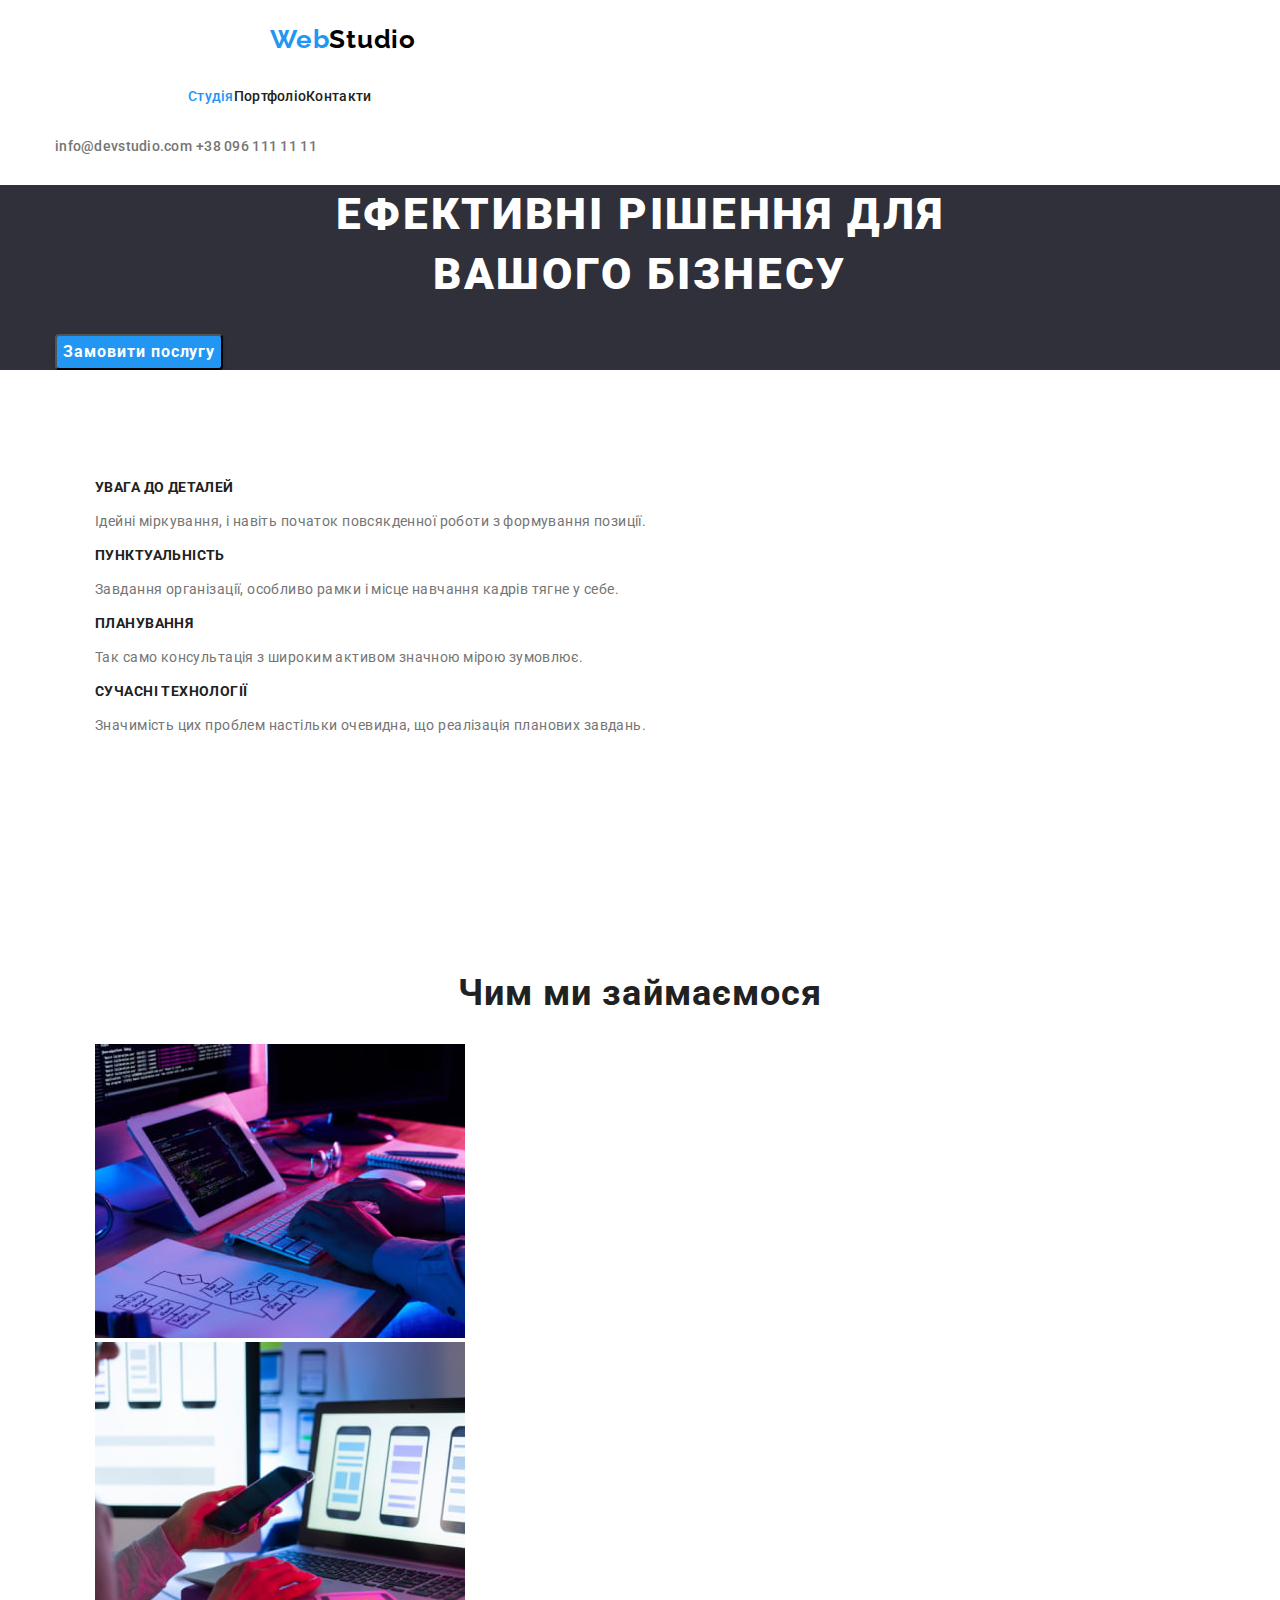
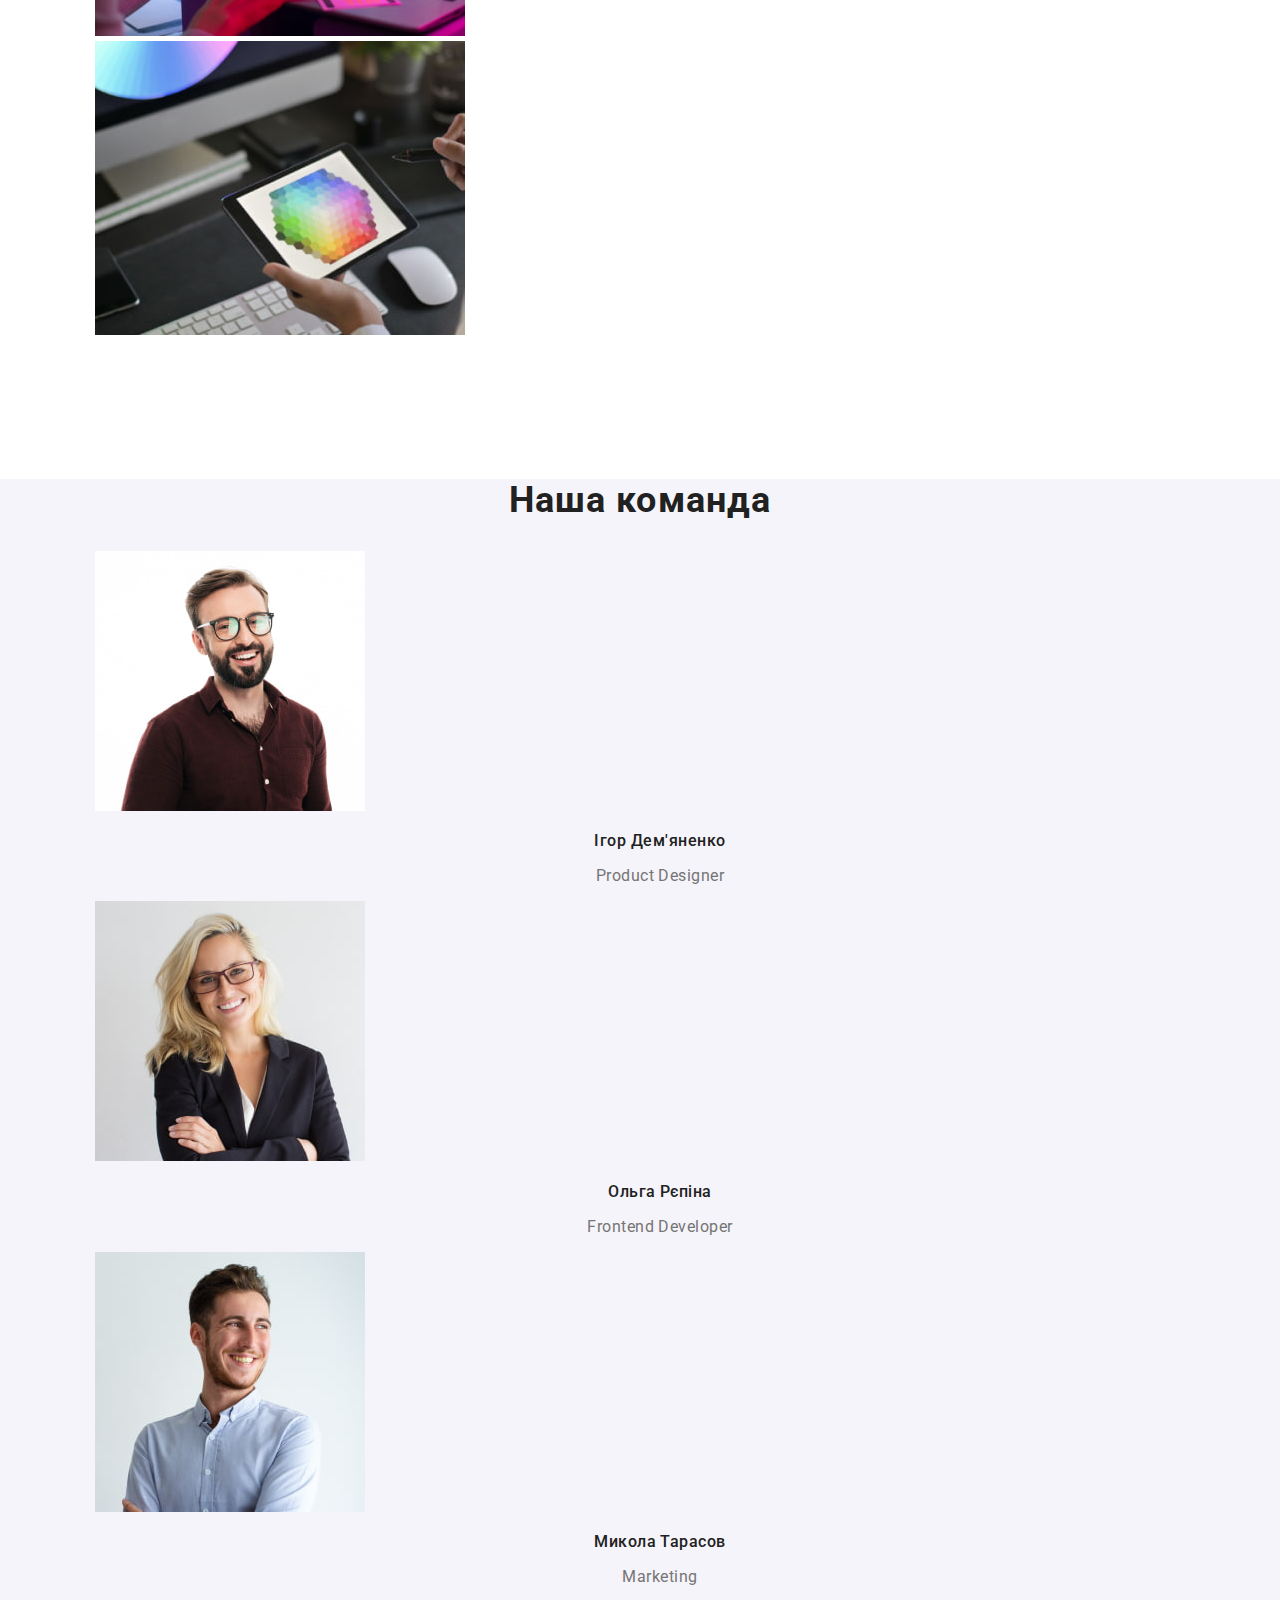
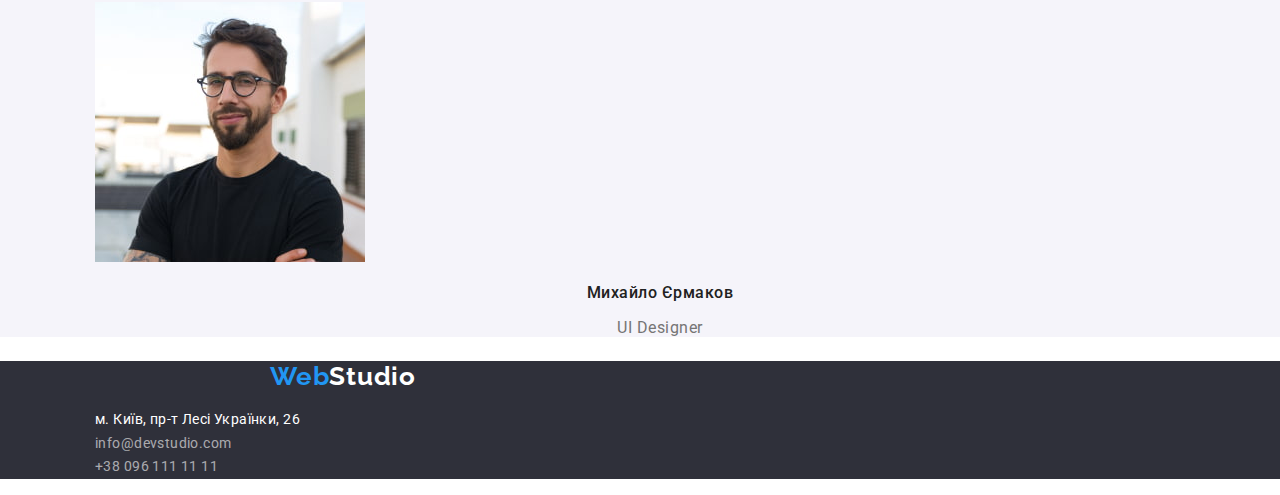
==== index.html @ 30af7b9a "Summary" ====
<!DOCTYPE html>
<html lang="en">
<head>
    <meta charset="UTF-8">
    <meta http-equiv="X-UA-Compatible" content="IE=edge">
    <meta name="viewport" content="width=device-width, initial-scale=1.0">
    <link rel="preconnect" href="https://fonts.googleapis.com">
    <link rel="preconnect" href="https://fonts.gstatic.com" crossorigin>
    <link href="https://fonts.googleapis.com/css2?family=Raleway:wght@700&family=Roboto:wght@400;500;700;900&display=swap" rel="stylesheet">
    <link rel="stylesheet" href="./node_modules/modern-normalize/modern-normalize.css">
    <link rel="stylesheet" href="./css/styles.css">
    <title>WebStudio</title>
</head>
<body>    
    
        <!-- Head -->
        <header class="header">
            <div class="container">
            <!-- Name -->            
                <a class="web-logo" href="./index.html">Web<span class="studio-logo">Studio</span></a>          
            <!-- Навігація -->
            <nav>
                <ul class="navi-list">
                    <li class="list-item"><a href="./index.html" target="_self" class="navi-item"><span class="navi-page">Студія</span></a></li>
                    <li class="list-item"><a href="./portfolio.html" target="_self" class="navi-item">Портфоліо</a></li>
                    <li class="list-item"><a href="" class="navi-item">Контакти</a></li>
                </ul>                                                
            </nav>
            <!-- mail_tel -->            
            <a href="mailto:info@devstudio.com" class="contact-link">info@devstudio.com</a>
            <a href="tel:+380961111111" class="contact-link">+38 096 111 11 11</a>
        </div>                       
        </header>
        <!-- Main_content -->
        <main>
        <section class="main">
            <div class="container">
            <h1 class="main-title">Ефективні рішення для <br>вашого бізнесу</h1>
            <button type="button" class="button">Замовити послугу</button>
        </div>
        </section>
        <!-- description -->
        <section class="section">
            <div class="container">            
                <h2 hidden>Особливості</h2>
                <ul class="features">
                    <li class="list-item"><h3 class="title">УВАГА ДО ДЕТАЛЕЙ</h3>
                        <p>Ідейні міркування, і навіть початок повсякденної роботи з формування позиції.</p></li>
                    <li class="list-item"><h3 class="title">ПУНКТУАЛЬНІСТЬ</h3>
                        <p>Завдання організації, особливо рамки і місце навчання кадрів тягне у себе.</p></li>
                    <li class="list-item"><h3 class="title">ПЛАНУВАННЯ</h3>
                        <p>Так само консультація з широким активом значною мірою зумовлює.</p></li>
                    <li class="list-item"><h3 class="title">СУЧАСНІ ТЕХНОЛОГІЇ</h3>
                        <p>Значимість цих проблем настільки очевидна, що реалізація планових завдань.</p></li>
                </ul>
            </div>                                                                                                                               
        </section>
        <section class="section">
            <div class="container">
            <h2 class="title-section">Чим ми займаємося</h2>
            <ul>
                <li class="list-item"><img src="./img/img.jpg" alt="Десктопні додатки" width="370"></li>
                <li class="list-item"><img src="./img/img1.jpg" alt="Мобільні додатки" width="370"></li>
                <li class="list-item"><img src="./img/img2.jpg" alt="Дизайнерські рішення" width="370"></li>
            </ul>
        </div>                                                  
        </section>
        <!-- Crew -->
        <section class="section-crew">
            <div class="container">
            <h2 class="title-section">Наша команда</h2>
            <ul class="crew-list">
                <li class="list-item"><img src="./img/igor.jpg" alt="Ігор Дем'яненко" width="270">                    
                        <h3 class="title-crew">Ігор Дем'яненко</h3>
                        <p>Product Designer</p></li>
                <li class="list-item"><img src="./img/olga.jpg" alt="Ольга Рєпіна" width="270">                    
                        <h3 class="title-crew">Ольга Рєпіна</h3>
                        <p>Frontend Developer</p></li>
                <li class="list-item"><img src="./img/mikola.jpg" alt="Микола Тарасов" width="270">                    
                        <h3 class="title-crew">Микола Тарасов</h3>
                        <p>Marketing</p></li>
                <li class="list-item"><img src="./img/mihailo.jpg" alt="Михайло Єрмаков" width="270">                    
                        <h3 class="title-crew">Михайло Єрмаков</h3>
                        <p>UI Designer</p></li>
            </ul>
        </div>                                   
        </section></main>
        <!-- Contacts -->
        <footer class="footer">
            <div class="container">
            <a class="web-logo" href="./index.html">Web<span class="footer-logo">Studio</span></a>
            <address>
                <ul>
                    <li class="list-item"><a href="https://www.google.com.ua/maps/place/%D0%B1%D1%83%D0%BB.+%D0%9B%D0%B5%D1%81%D0%B8+%D0%A3%D0%BA%D1%80%D0%B0%D0%B8%D0%BD%D0%BA%D0%B8,+26,+%D0%9A%D0%B8%D0%B5%D0%B2,+02000/@50.4265807,30.5361918,17z/data=!3m1!4b1!4m5!3m4!1s0x40d4cf0e033ecbe9:0x57a4dffefec77da0!8m2!3d50.4265807!4d30.5383858?hl=ru" 
                        target="_blank" rel="noopener noreferrer" class="adress-list"><span class="adress-place">м. Київ, пр-т Лесі Українки, 26</span></a></li>
                    <li class="list-item"><a href="mailto:info@devstudio.com" class="adress-list">info@devstudio.com</a></li>
                    <li class="list-item"><a href="tel:+380961111111" class="adress-list">+38 096 111 11 11</a></li>
                </ul>             
            </address>
        </div>
        </footer>
    
</body>
</html>
---- css/styles.css ----
:root {    
    --bgnd-gray: #2F303A;
    --dark-gray: #212121;
    --light-gray: #757575;   
    --selection-color: #2196F3;
    --white-color: #FFF;
    /* logo color */
    --logo-black: #000;
    --logo-light-blue: #2196F3;
}
body {    
    font-family: 'Roboto', sans-serif;
    color: var(--light-gray);        
}
.container {
    width: 1200px;
    margin: 0 auto;
    padding: 0 15px;
}

/* header */
.header {    
    background-color: var(--white-color);
}

/* logo */
.web-logo {     
    font-family: 'Raleway';    
    font-weight: 700;
    font-size: 26px;
    line-height: 1.19;
    letter-spacing: 0.03em;
    width: 145px;
    color: var(--logo-light-blue);
    text-decoration: none;
    display: block;
    margin-left: 215px;
    margin-top: 24px;    
}
.studio-logo {
    color: var(--logo-black);
}

/* header_navigation */
.list-item {
    list-style: none;
}
.navi-list {
    display: flex;
    width: 281px;
    margin-top: 32px;
    margin-bottom: 32px;
    margin-left: 93px;
    align-items: center;
}
.navi-item {      
    font-weight: 500;
    font-size: 14px;
    line-height: 1.14;
    letter-spacing: 0.02em;
    color: var(--dark-gray);
    text-decoration: none;
}
.navi-item:hover, 
.navi-item:focus {
    color: var(--selection-color);
}
.navi-page {
    color: var(--selection-color);
} 

/* header_contacts */
.contact-link {    
    font-weight: 500;
    font-size: 14px;
    line-height: 1.14;
    letter-spacing: 0.02em;
    color: var(--light-gray);
    text-decoration: none;
}
.contact-link:hover, .contact-link:focus {
    color: var(--selection-color);
}

/* main_content */
.main {
    background-color: var(--bgnd-gray);
}
.main-title {
    font-weight: 900;
    font-size: 44px;
    line-height: 1.36;
    text-align: center;
    letter-spacing: 0.06em;
    text-transform: uppercase;
    color: var(--white-color);
}
.button {
    font-family: 'Roboto', sans-serif;
    font-weight: 700;
    font-size: 16px;
    line-height: 1.88;
    display: flex;
    align-items: center;
    text-align: center;
    letter-spacing: 0.06em;
    box-shadow: 0px 4px 4px rgba(0, 0, 0, 0.15);
    border-radius: 4px;
    color: var(--white-color);
    background-color: var(--selection-color);
    cursor: pointer;
}

/* description */
.section {
    background-color: var(--white-color);
    padding-top: 94px;
    padding-bottom: 94px;
} 
.title {
    font-weight: 700;
    font-size: 14px;
    line-height: 1.14;
    letter-spacing: 0.03em;
    text-transform: uppercase;
    color: var(--dark-gray);
}
.features p {    
    font-size: 14px;
    line-height: 1.71;
    letter-spacing: 0.03em;
}
.title-section {
    font-weight: 700;
    font-size: 36px;
    line-height: 1.17;
    text-align: center;
    letter-spacing: 0.03em;
    color: var(--dark-gray);
}

/* crew */
.section-crew {
    background-color: #F5F4FA;
}
.title-crew {
    font-weight: 500;
    font-size: 16px;
    line-height: 1.19;
    text-align: center;
    letter-spacing: 0.03em;
    color: var(--dark-gray);
}
.crew-list p {
    font-size: 16px;
    line-height: 1.19;
    text-align: center;
    letter-spacing: 0.03em;
}

/* contacts */
.footer {
    background-color: var(--bgnd-gray);
}
.footer-logo {
    color: var(--white-color);
}
.adress-list {
    font-style: normal;
    font-size: 14px;
    line-height: 1.71;
    letter-spacing: 0.03em;
    color: rgba(255, 255, 255, 0.6);
    text-decoration: none;
}
.adress-place {
    color: var(--white-color);
}
.adress-list:hover, 
.adress-list:focus, 
.adress-place:hover, 
.adress-place:focus {
    color: var(--selection-color);
}

/* portfolio */

/* button list */
.menu-button {
    font-family: 'Roboto', sans-serif;        
    font-weight: 500;
    font-size: 16px;
    line-height: 1.63;
    text-align: center;
    letter-spacing: 0.03em;
    border-radius: 4px;
    color: var(--dark-gray);
    background-color: #F5F4FA;
    cursor: pointer;
}
.menu-button:hover, .menu-button:focus {
    background-color: var(--selection-color);    
    color: var(--white-color);
}

/* project list */
.project-title {    
    font-weight: 700;
    font-size: 18px;
    line-height: 2;
    letter-spacing: 0.06em;
    color: var(--dark-gray);
}
.project-list p {    
    font-size: 16px;
    line-height: 1.875;
    letter-spacing: 0.03em;
    color: var(--dark-gray);
}
.project-link {
    text-decoration: none;
}
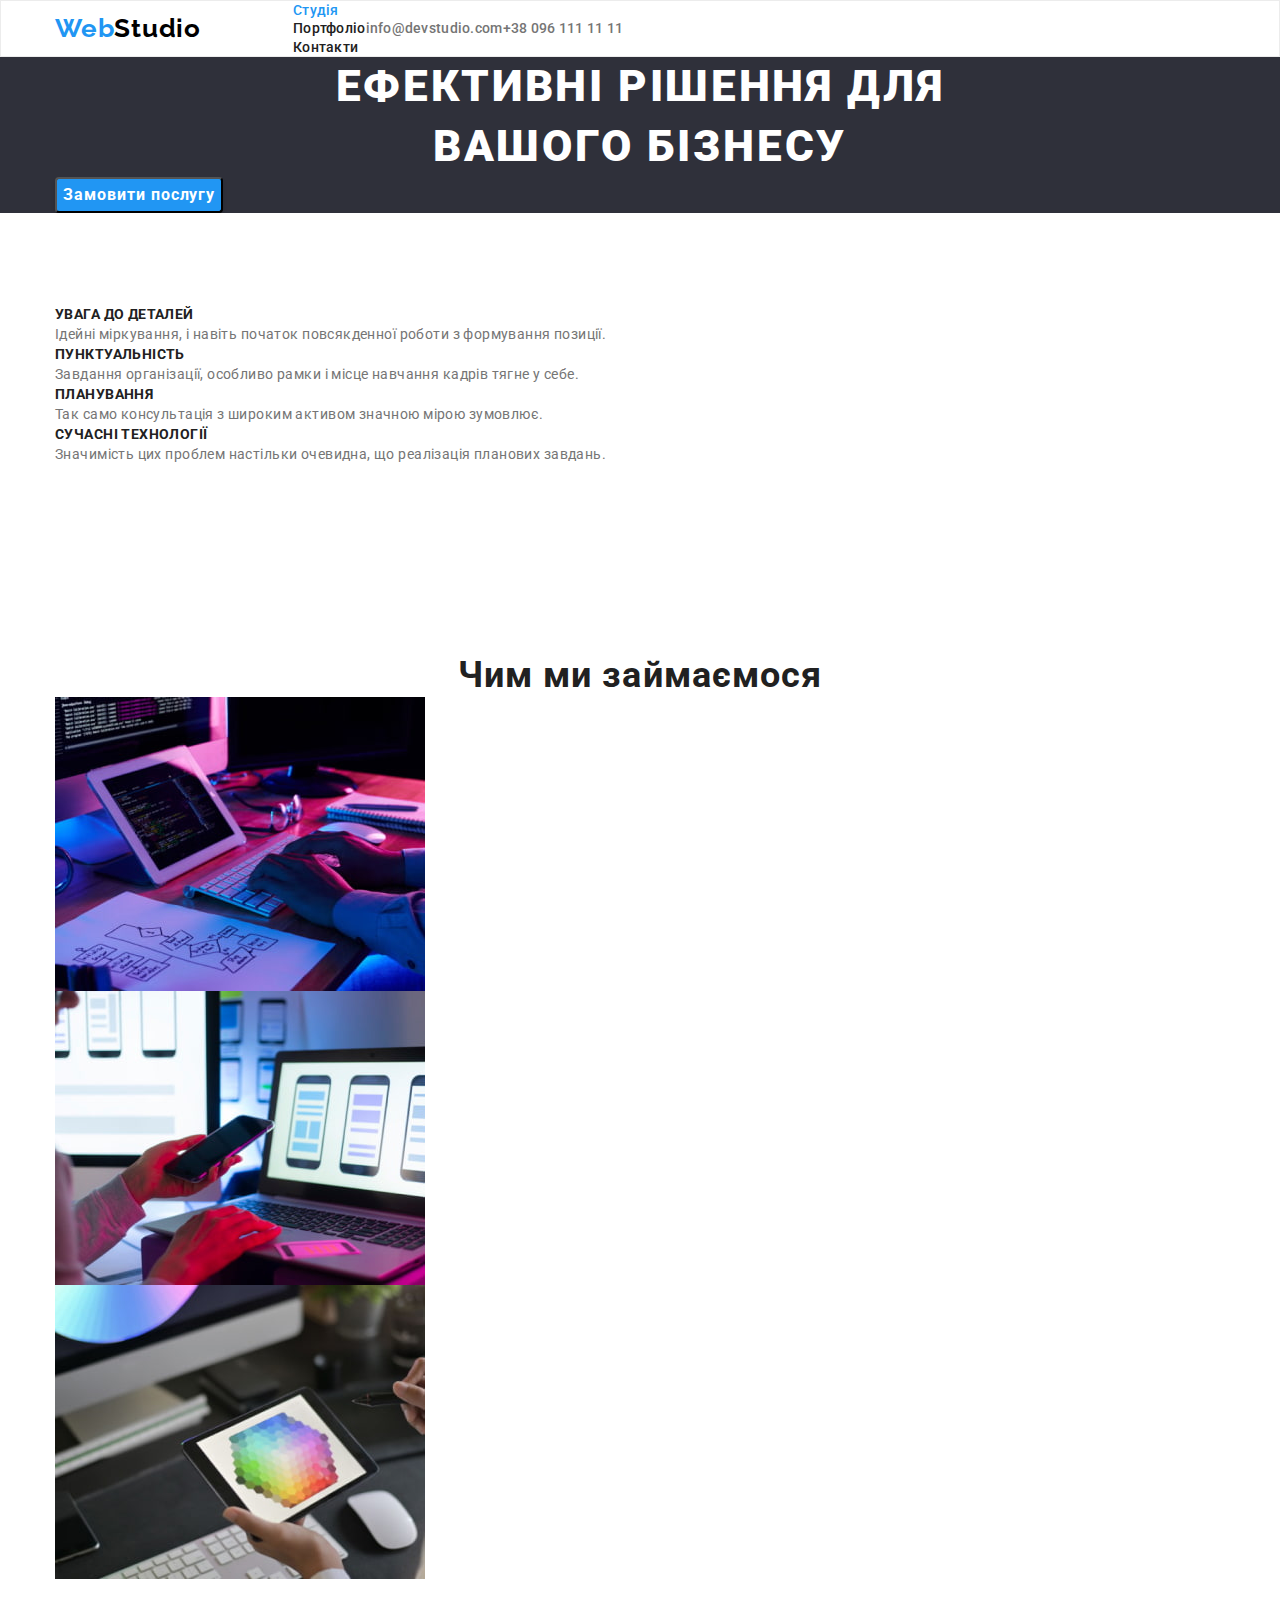
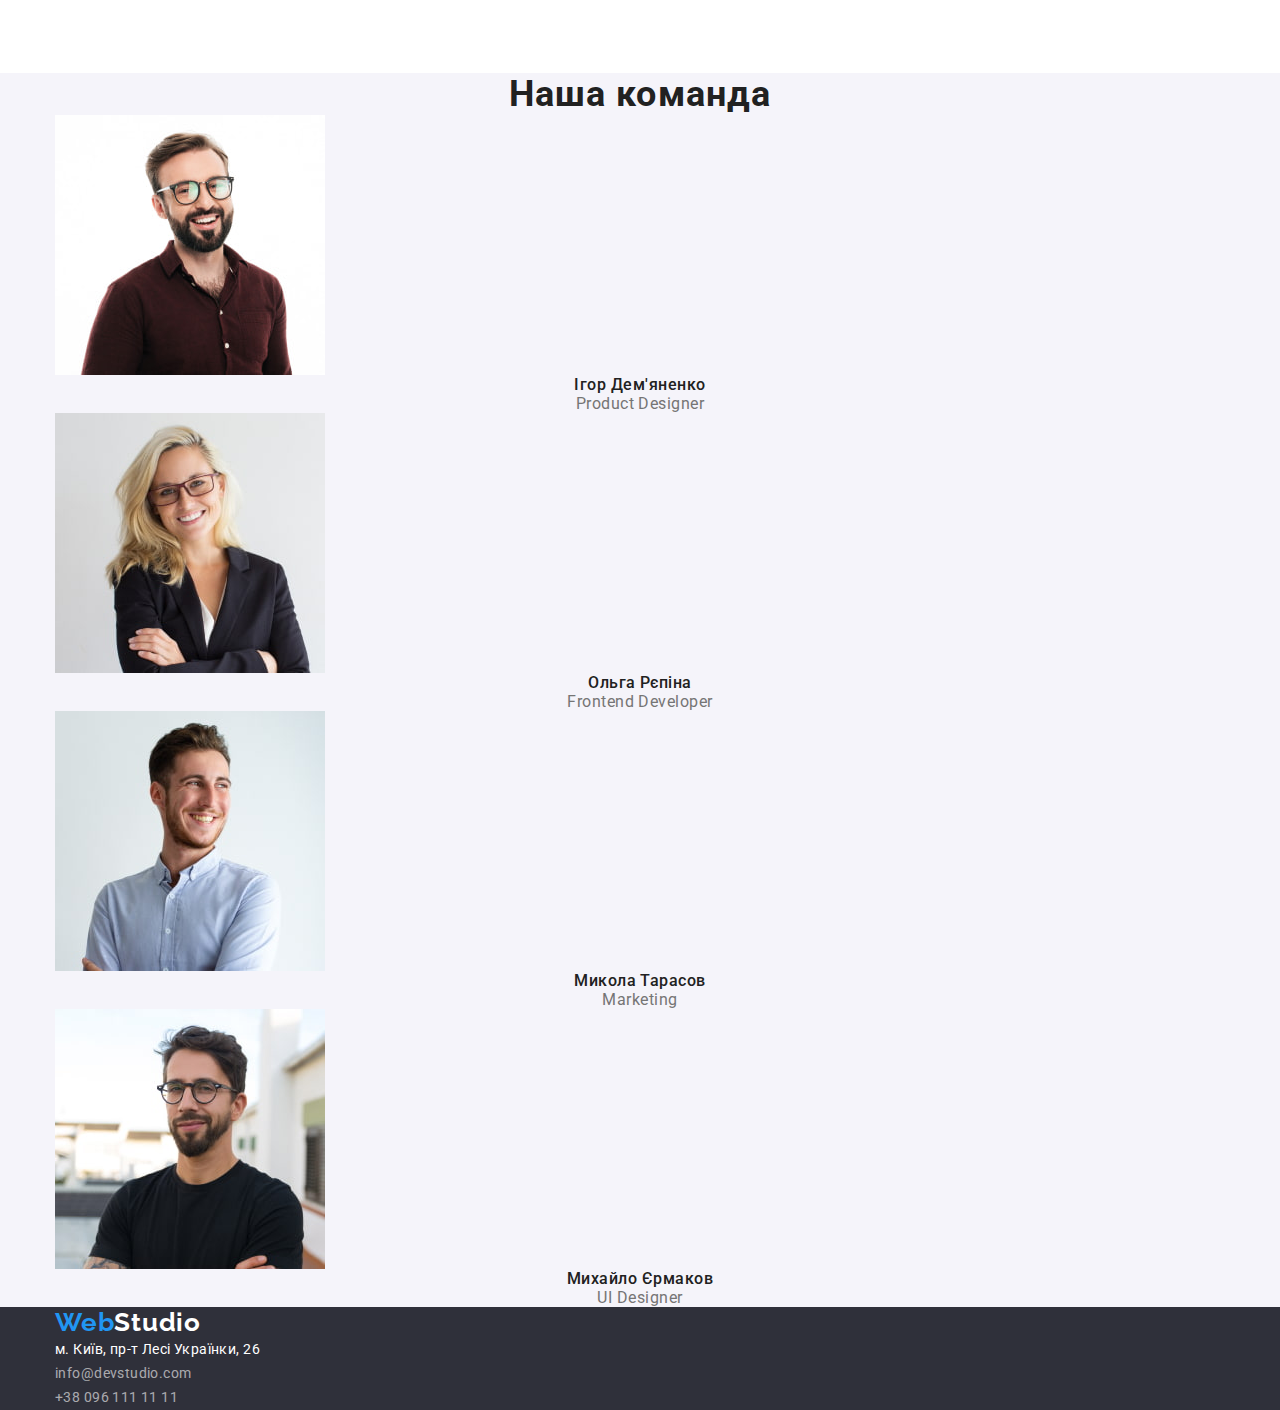
==== commit 834f293b: "Summary" ====
--- a/index.html
+++ b/index.html
@@ -15,7 +15,7 @@
     
         <!-- Head -->
         <header class="header">
-            <div class="container">
+            <div class="container header-container">
             <!-- Name -->            
                 <a class="web-logo" href="./index.html">Web<span class="studio-logo">Studio</span></a>          
             <!-- Навігація -->
--- a/css/styles.css
+++ b/css/styles.css
@@ -12,6 +12,18 @@
     font-family: 'Roboto', sans-serif;
     color: var(--light-gray);        
 }
+h1, h2, h3, p {
+    margin-top: 0;
+    margin-bottom: 0;
+}
+ul {
+    margin-top: 0;
+    margin-bottom: 0;
+    padding-left: 0;
+}
+img {
+    display: block;
+}
 .container {
     width: 1200px;
     margin: 0 auto;
@@ -19,8 +31,13 @@
 }
 
 /* header */
-.header {    
+.header {
+    border: 1px solid #ECECEC;    
     background-color: var(--white-color);
+}
+.header-container {
+    display: flex;
+    align-items: center;
 }
 
 /* logo */
@@ -33,9 +50,7 @@
     width: 145px;
     color: var(--logo-light-blue);
     text-decoration: none;
-    display: block;
-    margin-left: 215px;
-    margin-top: 24px;    
+    margin-right: 93px;    
 }
 .studio-logo {
     color: var(--logo-black);
@@ -44,14 +59,6 @@
 /* header_navigation */
 .list-item {
     list-style: none;
-}
-.navi-list {
-    display: flex;
-    width: 281px;
-    margin-top: 32px;
-    margin-bottom: 32px;
-    margin-left: 93px;
-    align-items: center;
 }
 .navi-item {      
     font-weight: 500;
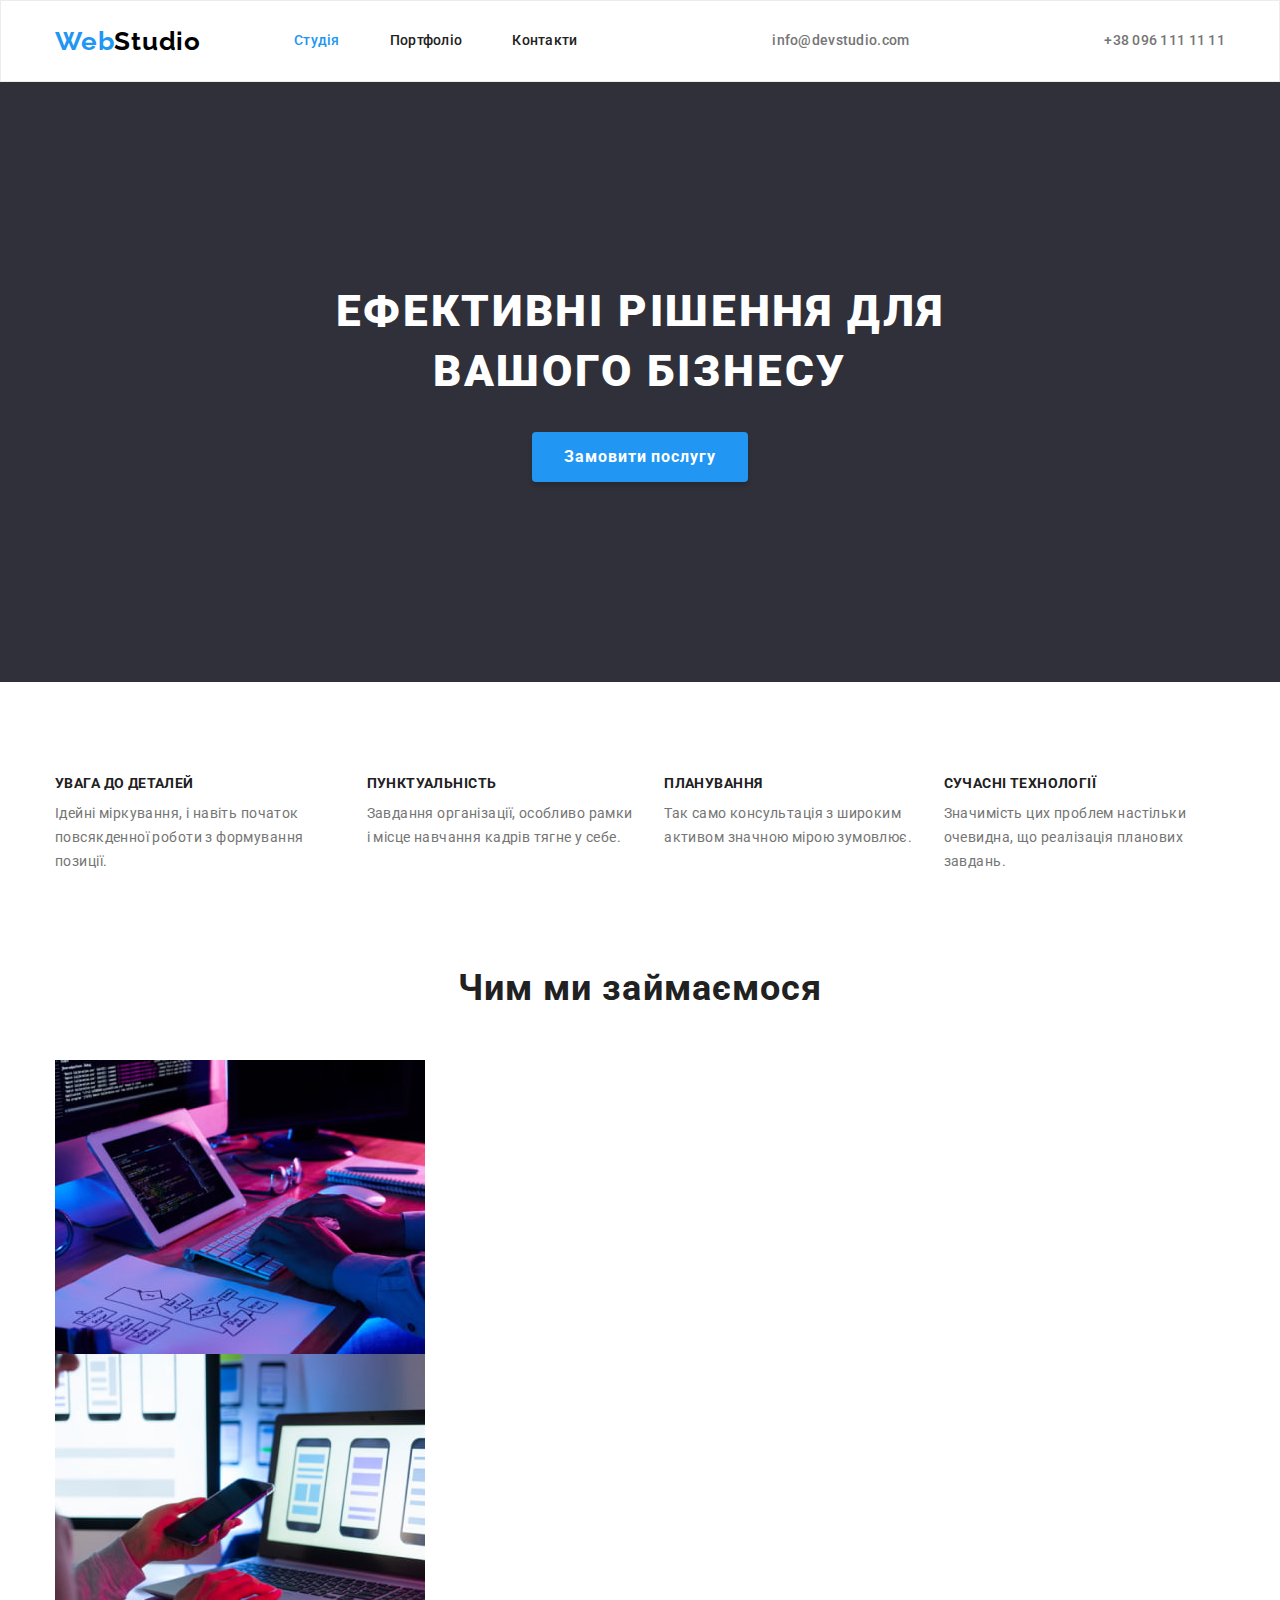
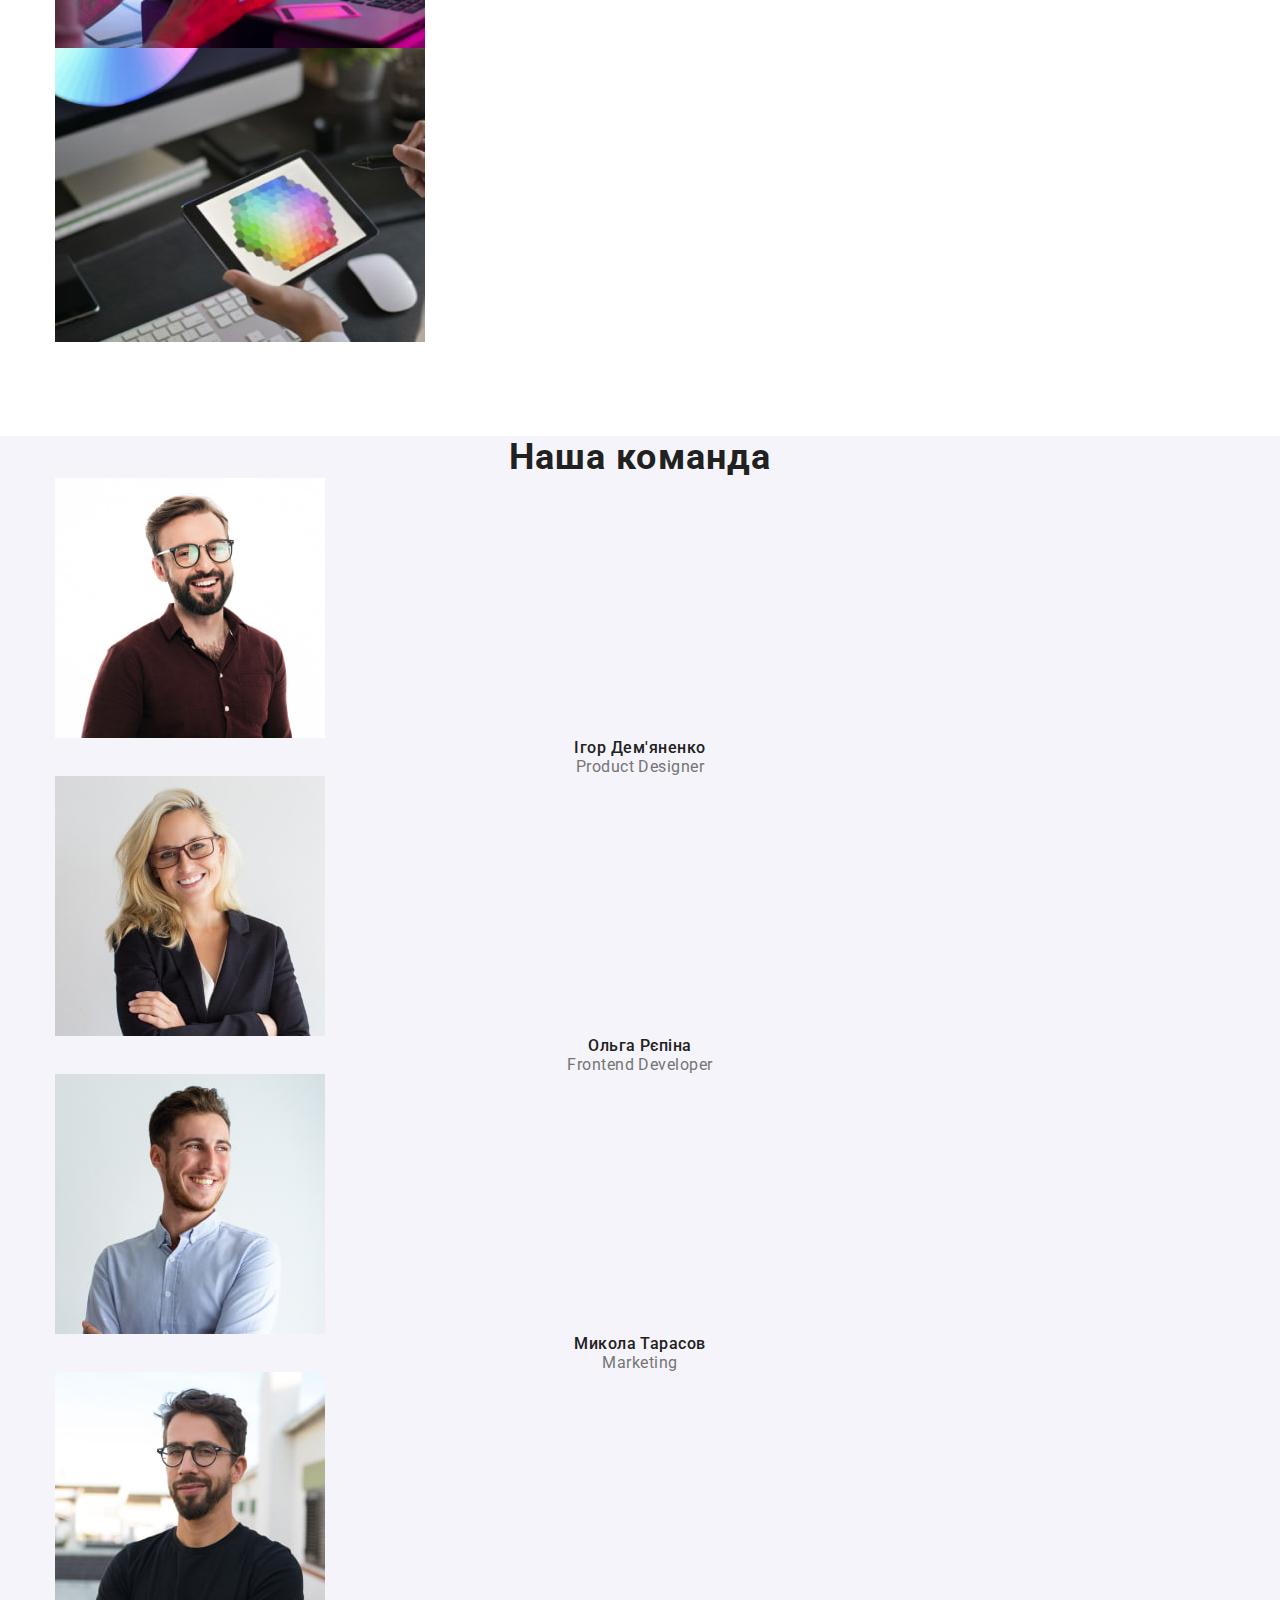
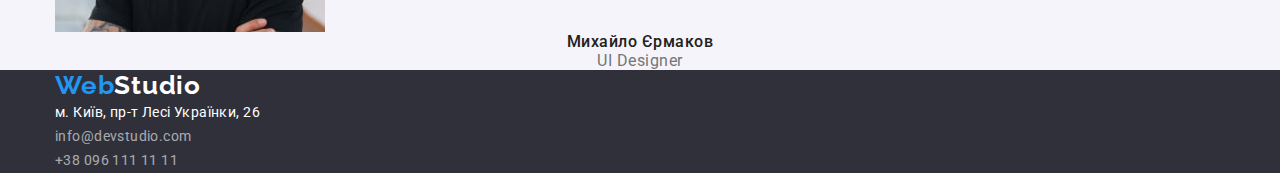
==== commit 9ac7ecc0: "Summary" ====
--- a/index.html
+++ b/index.html
@@ -20,48 +20,49 @@
                 <a class="web-logo" href="./index.html">Web<span class="studio-logo">Studio</span></a>          
             <!-- Навігація -->
             <nav>
-                <ul class="navi-list">
-                    <li class="list-item"><a href="./index.html" target="_self" class="navi-item"><span class="navi-page">Студія</span></a></li>
-                    <li class="list-item"><a href="./portfolio.html" target="_self" class="navi-item">Портфоліо</a></li>
-                    <li class="list-item"><a href="" class="navi-item">Контакти</a></li>
+                <ul class="navi-list list">
+                    <li class="navi-item"><a href="./index.html" target="_self" class="navi-link link current">Студія</a></li>
+                    <li class="navi-item"><a href="./portfolio.html" target="_self" class="navi-link link">Портфоліо</a></li>
+                    <li class="navi-item"><a href="#" class="navi-link link">Контакти</a></li>
                 </ul>                                                
             </nav>
             <!-- mail_tel -->            
-            <a href="mailto:info@devstudio.com" class="contact-link">info@devstudio.com</a>
-            <a href="tel:+380961111111" class="contact-link">+38 096 111 11 11</a>
+            <a href="mailto:info@devstudio.com" class="contact-link link">info@devstudio.com</a>
+            <a href="tel:+380961111111" class="contact-link link">+38 096 111 11 11</a>
         </div>                       
         </header>
         <!-- Main_content -->
         <main>
         <section class="main">
-            <div class="container">
+            <div class="container main-container">
             <h1 class="main-title">Ефективні рішення для <br>вашого бізнесу</h1>
             <button type="button" class="button">Замовити послугу</button>
         </div>
         </section>
         <!-- description -->
         <section class="section">
-            <div class="container">            
+            <div class="container desc-container">            
                 <h2 hidden>Особливості</h2>
-                <ul class="features">
-                    <li class="list-item"><h3 class="title">УВАГА ДО ДЕТАЛЕЙ</h3>
+                <ul class="features list">
+                    <li class="features-item"><h3 class="title">УВАГА ДО ДЕТАЛЕЙ</h3>
                         <p>Ідейні міркування, і навіть початок повсякденної роботи з формування позиції.</p></li>
-                    <li class="list-item"><h3 class="title">ПУНКТУАЛЬНІСТЬ</h3>
+                    <li class="features-item"><h3 class="title">ПУНКТУАЛЬНІСТЬ</h3>
                         <p>Завдання організації, особливо рамки і місце навчання кадрів тягне у себе.</p></li>
-                    <li class="list-item"><h3 class="title">ПЛАНУВАННЯ</h3>
+                    <li class="features-item"><h3 class="title">ПЛАНУВАННЯ</h3>
                         <p>Так само консультація з широким активом значною мірою зумовлює.</p></li>
-                    <li class="list-item"><h3 class="title">СУЧАСНІ ТЕХНОЛОГІЇ</h3>
+                    <li class="features-item"><h3 class="title">СУЧАСНІ ТЕХНОЛОГІЇ</h3>
                         <p>Значимість цих проблем настільки очевидна, що реалізація планових завдань.</p></li>
                 </ul>
             </div>                                                                                                                               
         </section>
+        <!-- occupation -->
         <section class="section">
-            <div class="container">
-            <h2 class="title-section">Чим ми займаємося</h2>
-            <ul>
-                <li class="list-item"><img src="./img/img.jpg" alt="Десктопні додатки" width="370"></li>
-                <li class="list-item"><img src="./img/img1.jpg" alt="Мобільні додатки" width="370"></li>
-                <li class="list-item"><img src="./img/img2.jpg" alt="Дизайнерські рішення" width="370"></li>
+            <div class="container occupation-container">
+            <h2 class="title-section title-occupation">Чим ми займаємося</h2>
+            <ul class="list">
+                <li><img src="./img/img.jpg" alt="Десктопні додатки" width="370"></li>
+                <li><img src="./img/img1.jpg" alt="Мобільні додатки" width="370"></li>
+                <li><img src="./img/img2.jpg" alt="Дизайнерські рішення" width="370"></li>
             </ul>
         </div>                                                  
         </section>
@@ -69,17 +70,17 @@
         <section class="section-crew">
             <div class="container">
             <h2 class="title-section">Наша команда</h2>
-            <ul class="crew-list">
-                <li class="list-item"><img src="./img/igor.jpg" alt="Ігор Дем'яненко" width="270">                    
+            <ul class="crew-list list">
+                <li><img src="./img/igor.jpg" alt="Ігор Дем'яненко" width="270">                    
                         <h3 class="title-crew">Ігор Дем'яненко</h3>
                         <p>Product Designer</p></li>
-                <li class="list-item"><img src="./img/olga.jpg" alt="Ольга Рєпіна" width="270">                    
+                <li><img src="./img/olga.jpg" alt="Ольга Рєпіна" width="270">                    
                         <h3 class="title-crew">Ольга Рєпіна</h3>
                         <p>Frontend Developer</p></li>
-                <li class="list-item"><img src="./img/mikola.jpg" alt="Микола Тарасов" width="270">                    
+                <li><img src="./img/mikola.jpg" alt="Микола Тарасов" width="270">                    
                         <h3 class="title-crew">Микола Тарасов</h3>
                         <p>Marketing</p></li>
-                <li class="list-item"><img src="./img/mihailo.jpg" alt="Михайло Єрмаков" width="270">                    
+                <li><img src="./img/mihailo.jpg" alt="Михайло Єрмаков" width="270">                    
                         <h3 class="title-crew">Михайло Єрмаков</h3>
                         <p>UI Designer</p></li>
             </ul>
@@ -90,11 +91,11 @@
             <div class="container">
             <a class="web-logo" href="./index.html">Web<span class="footer-logo">Studio</span></a>
             <address>
-                <ul>
-                    <li class="list-item"><a href="https://www.google.com.ua/maps/place/%D0%B1%D1%83%D0%BB.+%D0%9B%D0%B5%D1%81%D0%B8+%D0%A3%D0%BA%D1%80%D0%B0%D0%B8%D0%BD%D0%BA%D0%B8,+26,+%D0%9A%D0%B8%D0%B5%D0%B2,+02000/@50.4265807,30.5361918,17z/data=!3m1!4b1!4m5!3m4!1s0x40d4cf0e033ecbe9:0x57a4dffefec77da0!8m2!3d50.4265807!4d30.5383858?hl=ru" 
+                <ul class="list">
+                    <li><a href="https://www.google.com.ua/maps/place/%D0%B1%D1%83%D0%BB.+%D0%9B%D0%B5%D1%81%D0%B8+%D0%A3%D0%BA%D1%80%D0%B0%D0%B8%D0%BD%D0%BA%D0%B8,+26,+%D0%9A%D0%B8%D0%B5%D0%B2,+02000/@50.4265807,30.5361918,17z/data=!3m1!4b1!4m5!3m4!1s0x40d4cf0e033ecbe9:0x57a4dffefec77da0!8m2!3d50.4265807!4d30.5383858?hl=ru" 
                         target="_blank" rel="noopener noreferrer" class="adress-list"><span class="adress-place">м. Київ, пр-т Лесі Українки, 26</span></a></li>
-                    <li class="list-item"><a href="mailto:info@devstudio.com" class="adress-list">info@devstudio.com</a></li>
-                    <li class="list-item"><a href="tel:+380961111111" class="adress-list">+38 096 111 11 11</a></li>
+                    <li><a href="mailto:info@devstudio.com" class="adress-list">info@devstudio.com</a></li>
+                    <li><a href="tel:+380961111111" class="adress-list">+38 096 111 11 11</a></li>
                 </ul>             
             </address>
         </div>
--- a/css/styles.css
+++ b/css/styles.css
@@ -4,6 +4,7 @@
     --light-gray: #757575;   
     --selection-color: #2196F3;
     --white-color: #FFF;
+    --white-bord: #ECECEC;
     /* logo color */
     --logo-black: #000;
     --logo-light-blue: #2196F3;
@@ -29,10 +30,13 @@
     margin: 0 auto;
     padding: 0 15px;
 }
+.link {
+    text-decoration: none;
+}
 
 /* header */
 .header {
-    border: 1px solid #ECECEC;    
+    border: 1px solid var(--white-bord);    
     background-color: var(--white-color);
 }
 .header-container {
@@ -47,7 +51,6 @@
     font-size: 26px;
     line-height: 1.19;
     letter-spacing: 0.03em;
-    width: 145px;
     color: var(--logo-light-blue);
     text-decoration: none;
     margin-right: 93px;    
@@ -57,22 +60,31 @@
 }
 
 /* header_navigation */
-.list-item {
+.navi-list {
+    display: flex;
+    align-items: center;
+}
+.list {
     list-style: none;
 }
-.navi-item {      
+.navi-item:not(:last-child) {
+    margin-right: 50px;
+}
+.navi-link {
+    display: block;      
     font-weight: 500;
     font-size: 14px;
     line-height: 1.14;
     letter-spacing: 0.02em;
     color: var(--dark-gray);
-    text-decoration: none;
-}
-.navi-item:hover, 
-.navi-item:focus {
-    color: var(--selection-color);
-}
-.navi-page {
+    padding-top: 32px;
+    padding-bottom: 32px;
+}
+.navi-link:hover, 
+.navi-link:focus {
+    color: var(--selection-color);
+}
+.current {
     color: var(--selection-color);
 } 
 
@@ -83,7 +95,7 @@
     line-height: 1.14;
     letter-spacing: 0.02em;
     color: var(--light-gray);
-    text-decoration: none;
+    margin-left: auto;
 }
 .contact-link:hover, .contact-link:focus {
     color: var(--selection-color);
@@ -92,6 +104,10 @@
 /* main_content */
 .main {
     background-color: var(--bgnd-gray);
+}
+.main-container {
+    padding-top: 200px;
+    padding-bottom: 200px;
 }
 .main-title {
     font-weight: 900;
@@ -101,6 +117,10 @@
     letter-spacing: 0.06em;
     text-transform: uppercase;
     color: var(--white-color);
+    margin-bottom: 30px;
+    max-width: 696px;
+    margin-left: auto;
+    margin-right: auto;
 }
 .button {
     font-family: 'Roboto', sans-serif;
@@ -116,13 +136,25 @@
     color: var(--white-color);
     background-color: var(--selection-color);
     cursor: pointer;
+    padding: 10px 32px;
+    min-width: 216px;
+    margin: 0 auto;
+    border: none;
 }
 
 /* description */
 .section {
     background-color: var(--white-color);
+}
+.desc-container {
     padding-top: 94px;
     padding-bottom: 94px;
+}
+.features {
+    display: flex;
+}
+.features-item:not(:last-child) {
+    margin-right: 30px;
 } 
 .title {
     font-weight: 700;
@@ -131,6 +163,7 @@
     letter-spacing: 0.03em;
     text-transform: uppercase;
     color: var(--dark-gray);
+    margin-bottom: 10px;
 }
 .features p {    
     font-size: 14px;
@@ -144,6 +177,14 @@
     text-align: center;
     letter-spacing: 0.03em;
     color: var(--dark-gray);
+}
+
+/* occupation */
+.occupation-container {
+    padding-bottom: 94px;
+}
+.title-occupation {
+    margin-bottom: 50px;
 }
 
 /* crew */
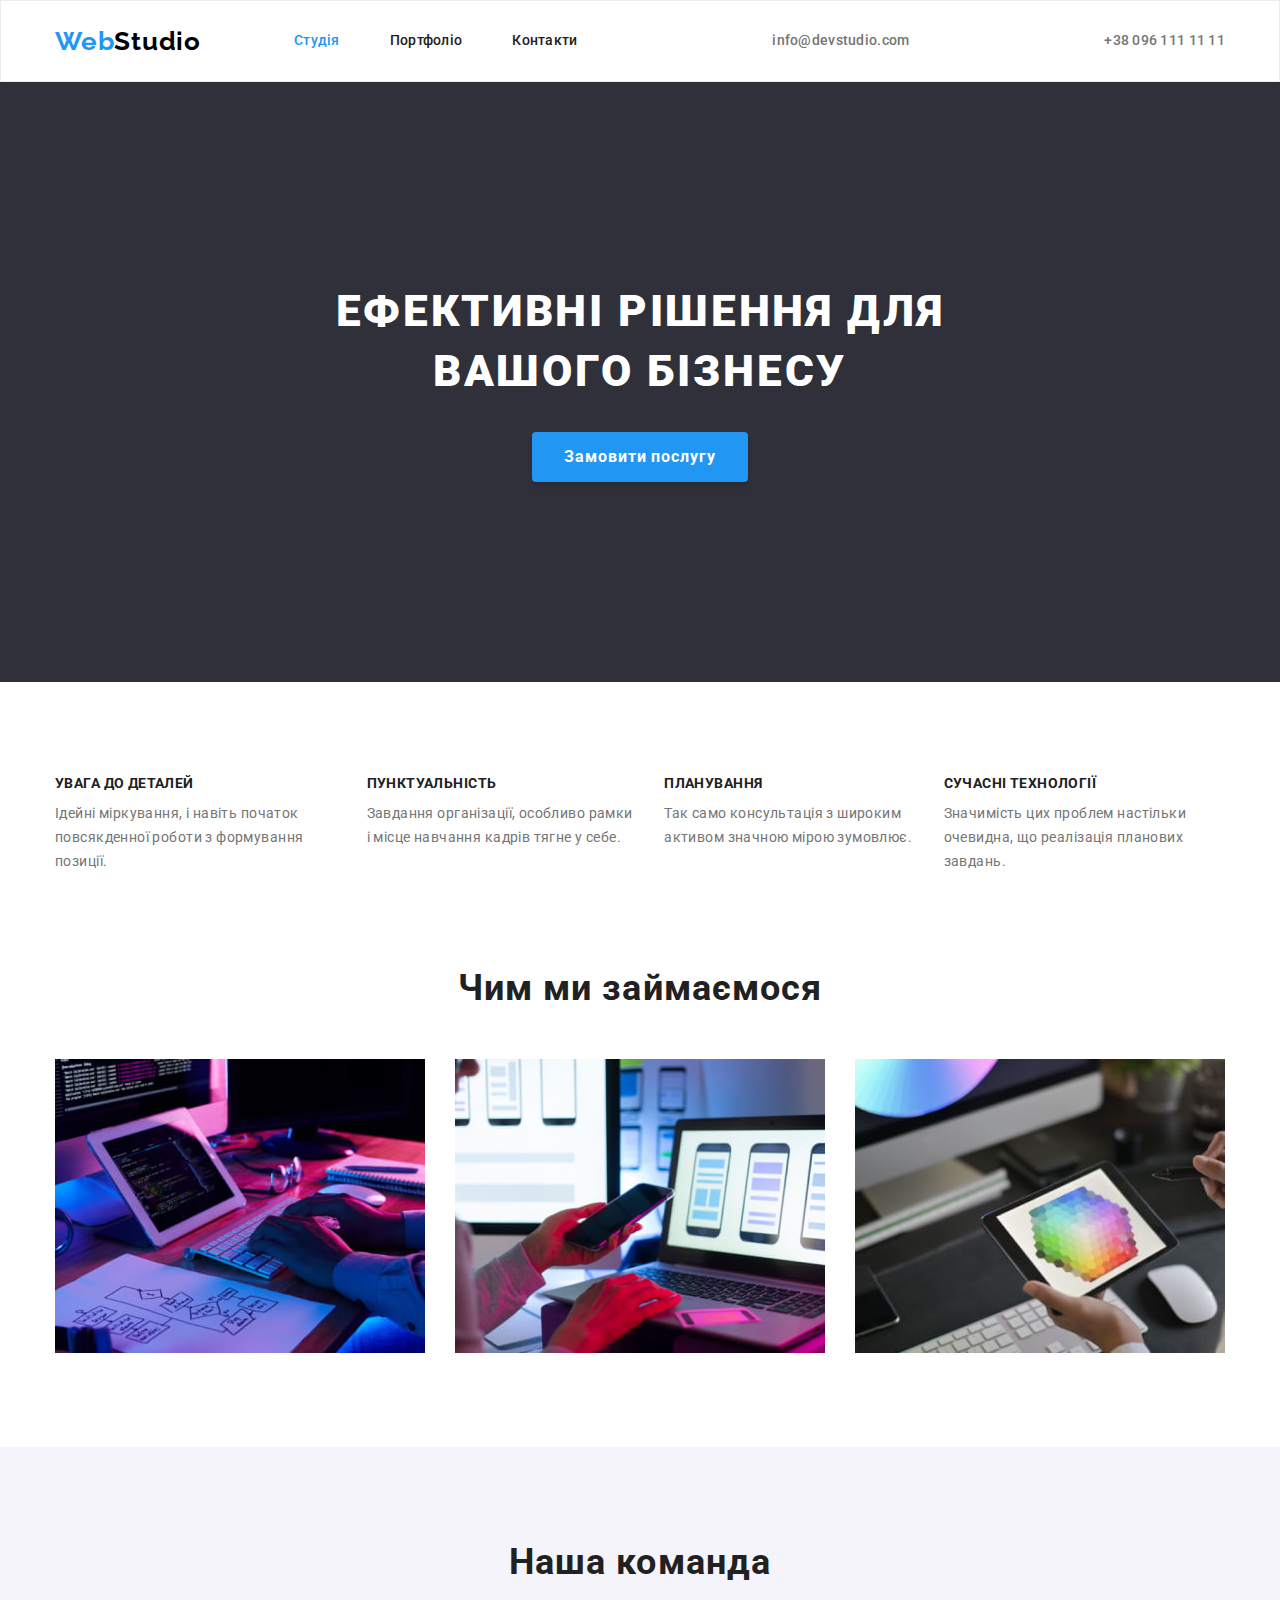
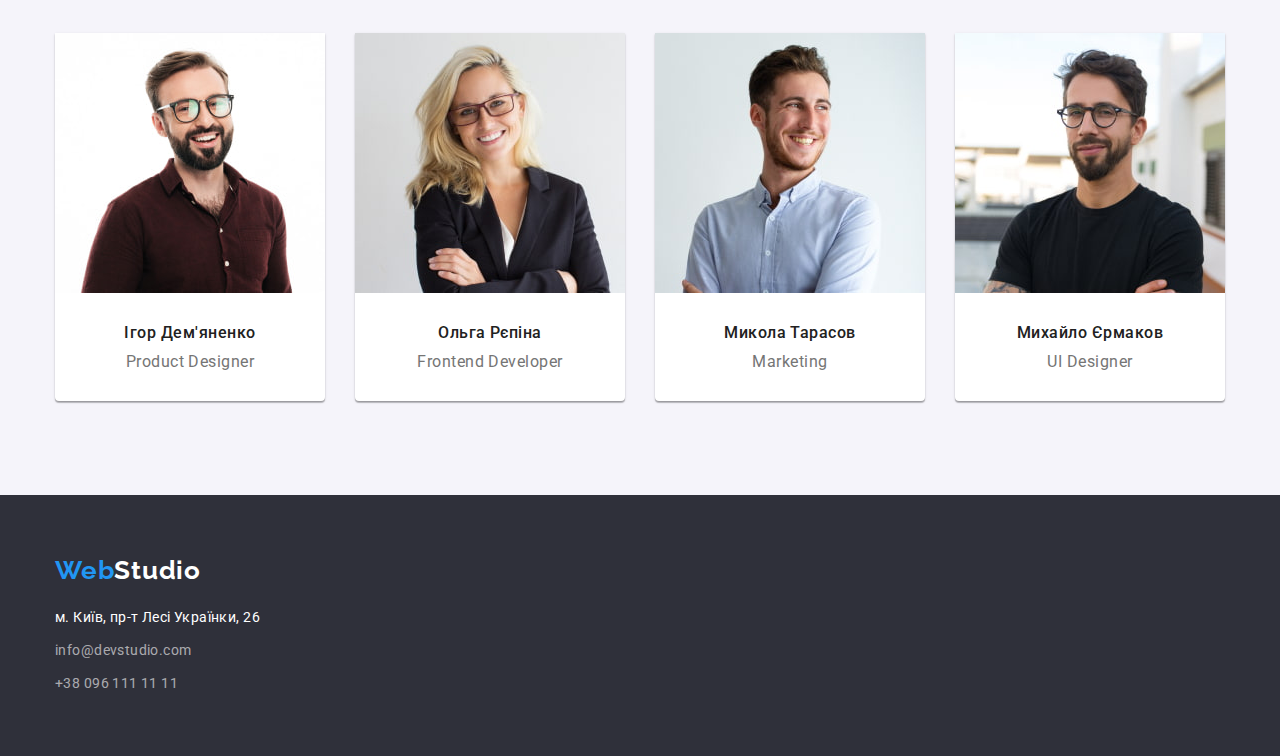
==== commit c15fa667: "Summary" ====
--- a/index.html
+++ b/index.html
@@ -59,43 +59,58 @@
         <section class="section">
             <div class="container occupation-container">
             <h2 class="title-section title-occupation">Чим ми займаємося</h2>
-            <ul class="list">
-                <li><img src="./img/img.jpg" alt="Десктопні додатки" width="370"></li>
-                <li><img src="./img/img1.jpg" alt="Мобільні додатки" width="370"></li>
-                <li><img src="./img/img2.jpg" alt="Дизайнерські рішення" width="370"></li>
+            <ul class="list occupation-list">
+                <li class="occupation-item"><img src="./img/img.jpg" alt="Десктопні додатки" width="370"></li>
+                <li class="occupation-item"><img src="./img/img1.jpg" alt="Мобільні додатки" width="370"></li>
+                <li class="occupation-item"><img src="./img/img2.jpg" alt="Дизайнерські рішення" width="370"></li>
             </ul>
         </div>                                                  
         </section>
         <!-- Crew -->
         <section class="section-crew">
-            <div class="container">
-            <h2 class="title-section">Наша команда</h2>
+            <div class="container crew-container">
+            <h2 class="title-section title-crew-list">Наша команда</h2>
             <ul class="crew-list list">
-                <li><img src="./img/igor.jpg" alt="Ігор Дем'яненко" width="270">                    
+                <li class="crew-item"><img src="./img/igor.jpg" alt="Ігор Дем'яненко" width="270">
+                    <div class="crew-name">                    
                         <h3 class="title-crew">Ігор Дем'яненко</h3>
-                        <p>Product Designer</p></li>
-                <li><img src="./img/olga.jpg" alt="Ольга Рєпіна" width="270">                    
+                        <p>Product Designer</p>
+                    </div>
+                </li>
+                    
+                <li class="crew-item"><img src="./img/olga.jpg" alt="Ольга Рєпіна" width="270">
+                    <div class="crew-name">                    
                         <h3 class="title-crew">Ольга Рєпіна</h3>
-                        <p>Frontend Developer</p></li>
-                <li><img src="./img/mikola.jpg" alt="Микола Тарасов" width="270">                    
+                        <p>Frontend Developer</p>
+                    </div>
+                </li>
+                    
+                <li class="crew-item"><img src="./img/mikola.jpg" alt="Микола Тарасов" width="270">
+                    <div class="crew-name">                    
                         <h3 class="title-crew">Микола Тарасов</h3>
-                        <p>Marketing</p></li>
-                <li><img src="./img/mihailo.jpg" alt="Михайло Єрмаков" width="270">                    
+                        <p>Marketing</p>
+                    </div>
+                </li>
+                <li class="crew-item"><img src="./img/mihailo.jpg" alt="Михайло Єрмаков" width="270">
+                    <div class="crew-name">                    
                         <h3 class="title-crew">Михайло Єрмаков</h3>
-                        <p>UI Designer</p></li>
+                        <p>UI Designer</p>
+                    </div>
+                </li>
+                    
             </ul>
         </div>                                   
         </section></main>
         <!-- Contacts -->
         <footer class="footer">
-            <div class="container">
+            <div class="container footer-container">
             <a class="web-logo" href="./index.html">Web<span class="footer-logo">Studio</span></a>
             <address>
-                <ul class="list">
-                    <li><a href="https://www.google.com.ua/maps/place/%D0%B1%D1%83%D0%BB.+%D0%9B%D0%B5%D1%81%D0%B8+%D0%A3%D0%BA%D1%80%D0%B0%D0%B8%D0%BD%D0%BA%D0%B8,+26,+%D0%9A%D0%B8%D0%B5%D0%B2,+02000/@50.4265807,30.5361918,17z/data=!3m1!4b1!4m5!3m4!1s0x40d4cf0e033ecbe9:0x57a4dffefec77da0!8m2!3d50.4265807!4d30.5383858?hl=ru" 
+                <ul class="list footer-list">
+                    <li class="footer-item"><a href="https://www.google.com.ua/maps/place/%D0%B1%D1%83%D0%BB.+%D0%9B%D0%B5%D1%81%D0%B8+%D0%A3%D0%BA%D1%80%D0%B0%D0%B8%D0%BD%D0%BA%D0%B8,+26,+%D0%9A%D0%B8%D0%B5%D0%B2,+02000/@50.4265807,30.5361918,17z/data=!3m1!4b1!4m5!3m4!1s0x40d4cf0e033ecbe9:0x57a4dffefec77da0!8m2!3d50.4265807!4d30.5383858?hl=ru" 
                         target="_blank" rel="noopener noreferrer" class="adress-list"><span class="adress-place">м. Київ, пр-т Лесі Українки, 26</span></a></li>
-                    <li><a href="mailto:info@devstudio.com" class="adress-list">info@devstudio.com</a></li>
-                    <li><a href="tel:+380961111111" class="adress-list">+38 096 111 11 11</a></li>
+                    <li class="footer-item"><a href="mailto:info@devstudio.com" class="adress-list">info@devstudio.com</a></li>
+                    <li class="footer-item"><a href="tel:+380961111111" class="adress-list">+38 096 111 11 11</a></li>
                 </ul>             
             </address>
         </div>
--- a/css/styles.css
+++ b/css/styles.css
@@ -1,5 +1,6 @@
 :root {    
     --bgnd-gray: #2F303A;
+    --bgnd-light-gray: #F5F4FA;
     --dark-gray: #212121;
     --light-gray: #757575;   
     --selection-color: #2196F3;
@@ -173,7 +174,7 @@
 .title-section {
     font-weight: 700;
     font-size: 36px;
-    line-height: 1.17;
+    line-height: 1.1667;
     text-align: center;
     letter-spacing: 0.03em;
     color: var(--dark-gray);
@@ -186,22 +187,55 @@
 .title-occupation {
     margin-bottom: 50px;
 }
+.occupation-list {
+    display: flex;
+    text-align: center;
+    width: 1170px;
+    margin-right: -30px;
+}
+.occupation-item {
+    margin-right: 30px;
+}
 
 /* crew */
 .section-crew {
     background-color: #F5F4FA;
 }
+.crew-container {
+    padding-top: 94px;
+    padding-bottom: 94px;
+}
+.title-crew-list {
+    margin-bottom: 50px;
+}
+.crew-list {
+    display: flex;
+}
+.crew-item {
+    width: 1170px;
+    background: var(--white-color);
+    box-shadow: 0px 1px 3px rgba(0, 0, 0, 0.12), 0px 1px 1px rgba(0, 0, 0, 0.14), 0px 2px 1px rgba(0, 0, 0, 0.2);
+    border-radius: 0px 0px 4px 4px;
+}
+.crew-item:not(:last-child) {
+    margin-right: 30px;
+}
 .title-crew {
     font-weight: 500;
     font-size: 16px;
-    line-height: 1.19;
-    text-align: center;
-    letter-spacing: 0.03em;
-    color: var(--dark-gray);
+    line-height: 1.1875;
+    text-align: center;
+    letter-spacing: 0.03em;
+    color: var(--dark-gray);
+    margin-bottom: 10px;
+}
+.crew-name {
+    padding-top: 30px;
+    padding-bottom: 30px;
 }
 .crew-list p {
     font-size: 16px;
-    line-height: 1.19;
+    line-height: 1.1875;
     text-align: center;
     letter-spacing: 0.03em;
 }
@@ -210,8 +244,19 @@
 .footer {
     background-color: var(--bgnd-gray);
 }
+.footer-container {
+    display: block;
+    padding-top: 60px;
+    padding-bottom: 60px;
+}
 .footer-logo {
     color: var(--white-color);
+}
+.footer-list {
+    margin-top: 20px;
+}
+.footer-item:not(:last-child) {
+    margin-bottom: 9px;
 }
 .adress-list {
     font-style: normal;
@@ -234,7 +279,18 @@
 /* portfolio */
 
 /* button list */
-.menu-button {
+.portfolio-container {
+    padding-top: 94px;
+    padding-bottom: 94px;
+}
+.btn-portfolio {
+    display: flex;
+    margin-bottom: 50px;
+}
+.btn-item:not(:last-child) {
+    margin-right: 8px;
+}
+.menu-btn {
     font-family: 'Roboto', sans-serif;        
     font-weight: 500;
     font-size: 16px;
@@ -245,13 +301,33 @@
     color: var(--dark-gray);
     background-color: #F5F4FA;
     cursor: pointer;
-}
-.menu-button:hover, .menu-button:focus {
+    padding: 6px 22px;
+    background: #f5f4fa;
+    border-radius: 4px;
+    border: none;
+}
+.menu-btn:hover, .menu-btn:focus {
     background-color: var(--selection-color);    
     color: var(--white-color);
 }
 
 /* project list */
+.project-list {
+    display: flex;
+    flex-wrap: wrap;
+    justify-content: space-between;
+}
+.project-item {
+    background: var(--white-color);
+    border: 1px solid #eeeeee;
+    margin-bottom: 30px;
+}
+.project-name {
+    padding-left: 24px;
+    padding-right: auto;
+    padding-top: 20px;
+    padding-bottom: 20px;
+}
 .project-title {    
     font-weight: 700;
     font-size: 18px;
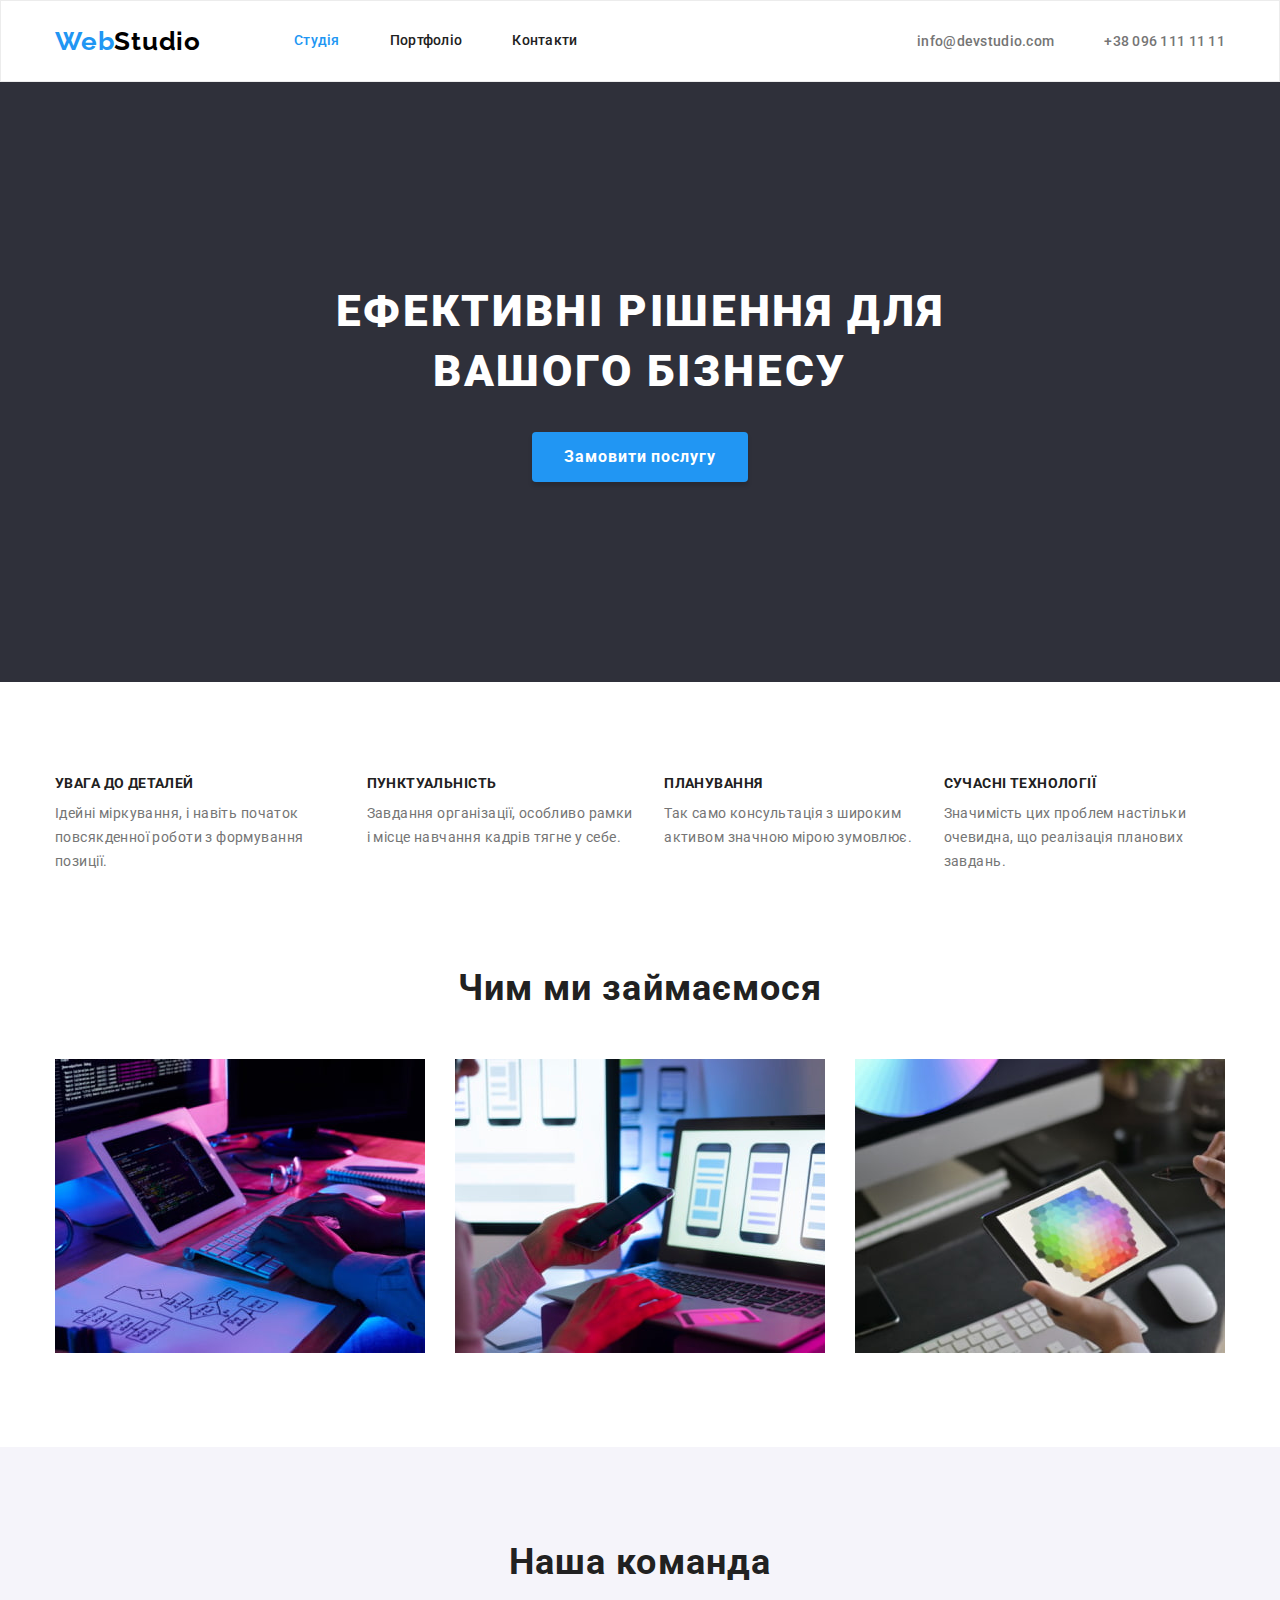
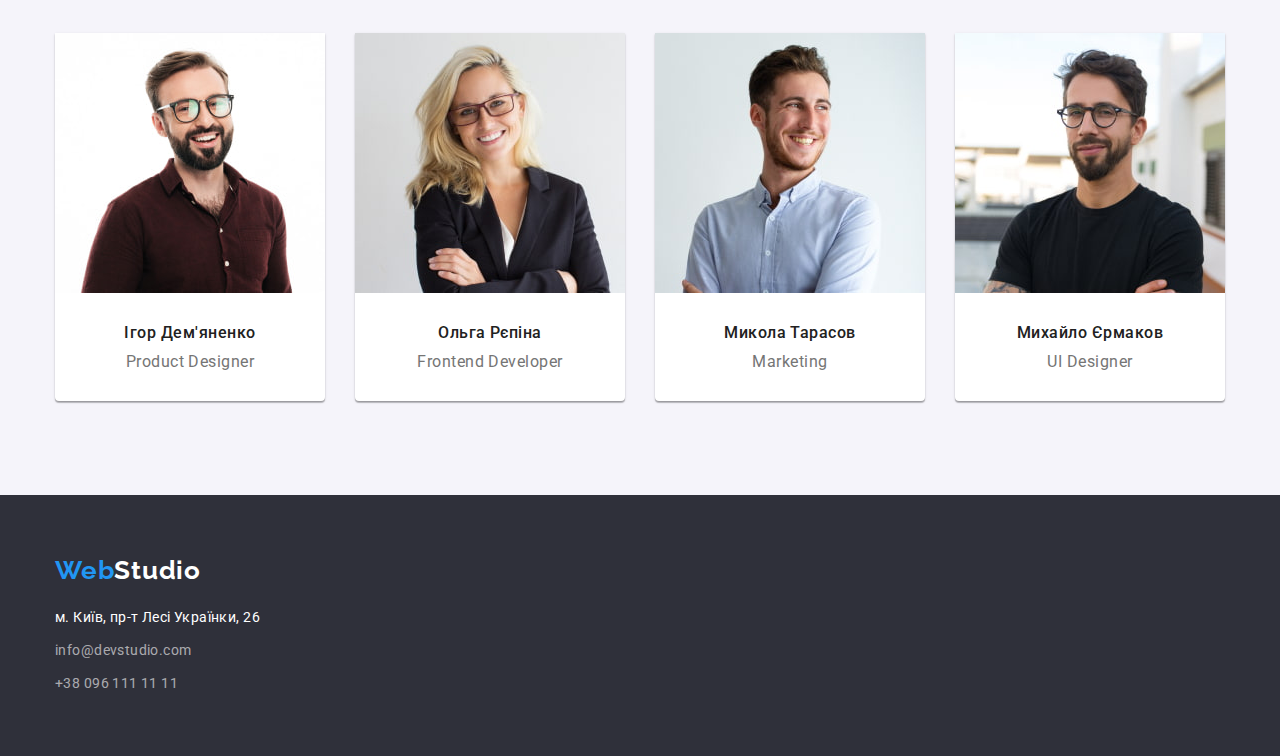
==== commit 9dbbe9f0: "Summary" ====
--- a/index.html
+++ b/index.html
@@ -20,15 +20,17 @@
                 <a class="web-logo" href="./index.html">Web<span class="studio-logo">Studio</span></a>          
             <!-- Навігація -->
             <nav>
-                <ul class="navi-list list">
+                <ul class="navi-list">
                     <li class="navi-item"><a href="./index.html" target="_self" class="navi-link link current">Студія</a></li>
                     <li class="navi-item"><a href="./portfolio.html" target="_self" class="navi-link link">Портфоліо</a></li>
                     <li class="navi-item"><a href="#" class="navi-link link">Контакти</a></li>
                 </ul>                                                
             </nav>
-            <!-- mail_tel -->            
-            <a href="mailto:info@devstudio.com" class="contact-link link">info@devstudio.com</a>
-            <a href="tel:+380961111111" class="contact-link link">+38 096 111 11 11</a>
+            <!-- mail_tel --> 
+            <ul class="contact-list">
+                <li><a href="mailto:info@devstudio.com" class="contact-link link">info@devstudio.com</a></li>
+                <li><a href="tel:+380961111111" class="contact-link link">+38 096 111 11 11</a></li>
+            </ul>
         </div>                       
         </header>
         <!-- Main_content -->
@@ -43,7 +45,7 @@
         <section class="section">
             <div class="container desc-container">            
                 <h2 hidden>Особливості</h2>
-                <ul class="features list">
+                <ul class="features">
                     <li class="features-item"><h3 class="title">УВАГА ДО ДЕТАЛЕЙ</h3>
                         <p>Ідейні міркування, і навіть початок повсякденної роботи з формування позиції.</p></li>
                     <li class="features-item"><h3 class="title">ПУНКТУАЛЬНІСТЬ</h3>
@@ -59,7 +61,7 @@
         <section class="section">
             <div class="container occupation-container">
             <h2 class="title-section title-occupation">Чим ми займаємося</h2>
-            <ul class="list occupation-list">
+            <ul class="occupation-list">
                 <li class="occupation-item"><img src="./img/img.jpg" alt="Десктопні додатки" width="370"></li>
                 <li class="occupation-item"><img src="./img/img1.jpg" alt="Мобільні додатки" width="370"></li>
                 <li class="occupation-item"><img src="./img/img2.jpg" alt="Дизайнерські рішення" width="370"></li>
@@ -70,7 +72,7 @@
         <section class="section-crew">
             <div class="container crew-container">
             <h2 class="title-section title-crew-list">Наша команда</h2>
-            <ul class="crew-list list">
+            <ul class="crew-list">
                 <li class="crew-item"><img src="./img/igor.jpg" alt="Ігор Дем'яненко" width="270">
                     <div class="crew-name">                    
                         <h3 class="title-crew">Ігор Дем'яненко</h3>
@@ -106,7 +108,7 @@
             <div class="container footer-container">
             <a class="web-logo" href="./index.html">Web<span class="footer-logo">Studio</span></a>
             <address>
-                <ul class="list footer-list">
+                <ul class="footer-list">
                     <li class="footer-item"><a href="https://www.google.com.ua/maps/place/%D0%B1%D1%83%D0%BB.+%D0%9B%D0%B5%D1%81%D0%B8+%D0%A3%D0%BA%D1%80%D0%B0%D0%B8%D0%BD%D0%BA%D0%B8,+26,+%D0%9A%D0%B8%D0%B5%D0%B2,+02000/@50.4265807,30.5361918,17z/data=!3m1!4b1!4m5!3m4!1s0x40d4cf0e033ecbe9:0x57a4dffefec77da0!8m2!3d50.4265807!4d30.5383858?hl=ru" 
                         target="_blank" rel="noopener noreferrer" class="adress-list"><span class="adress-place">м. Київ, пр-т Лесі Українки, 26</span></a></li>
                     <li class="footer-item"><a href="mailto:info@devstudio.com" class="adress-list">info@devstudio.com</a></li>
--- a/css/styles.css
+++ b/css/styles.css
@@ -6,6 +6,7 @@
     --selection-color: #2196F3;
     --white-color: #FFF;
     --white-bord: #ECECEC;
+    --white-bord-menu: #EEEEEE;
     /* logo color */
     --logo-black: #000;
     --logo-light-blue: #2196F3;
@@ -22,6 +23,7 @@
     margin-top: 0;
     margin-bottom: 0;
     padding-left: 0;
+    list-style: none;
 }
 img {
     display: block;
@@ -65,9 +67,6 @@
     display: flex;
     align-items: center;
 }
-.list {
-    list-style: none;
-}
 .navi-item:not(:last-child) {
     margin-right: 50px;
 }
@@ -90,6 +89,11 @@
 } 
 
 /* header_contacts */
+.contact-list {
+    display: flex;
+    margin-left: auto;
+    gap: 50px;
+}
 .contact-link {    
     font-weight: 500;
     font-size: 14px;
@@ -199,7 +203,7 @@
 
 /* crew */
 .section-crew {
-    background-color: #F5F4FA;
+    background-color: var(--bgnd-light-gray);
 }
 .crew-container {
     padding-top: 94px;
@@ -286,6 +290,7 @@
 .btn-portfolio {
     display: flex;
     margin-bottom: 50px;
+    justify-content: center;
 }
 .btn-item:not(:last-child) {
     margin-right: 8px;
@@ -299,10 +304,9 @@
     letter-spacing: 0.03em;
     border-radius: 4px;
     color: var(--dark-gray);
-    background-color: #F5F4FA;
     cursor: pointer;
     padding: 6px 22px;
-    background: #f5f4fa;
+    background: var(--bgnd-light-gray);
     border-radius: 4px;
     border: none;
 }
@@ -319,7 +323,7 @@
 }
 .project-item {
     background: var(--white-color);
-    border: 1px solid #eeeeee;
+    border: 1px solid var(--white-bord-menu);
     margin-bottom: 30px;
 }
 .project-name {
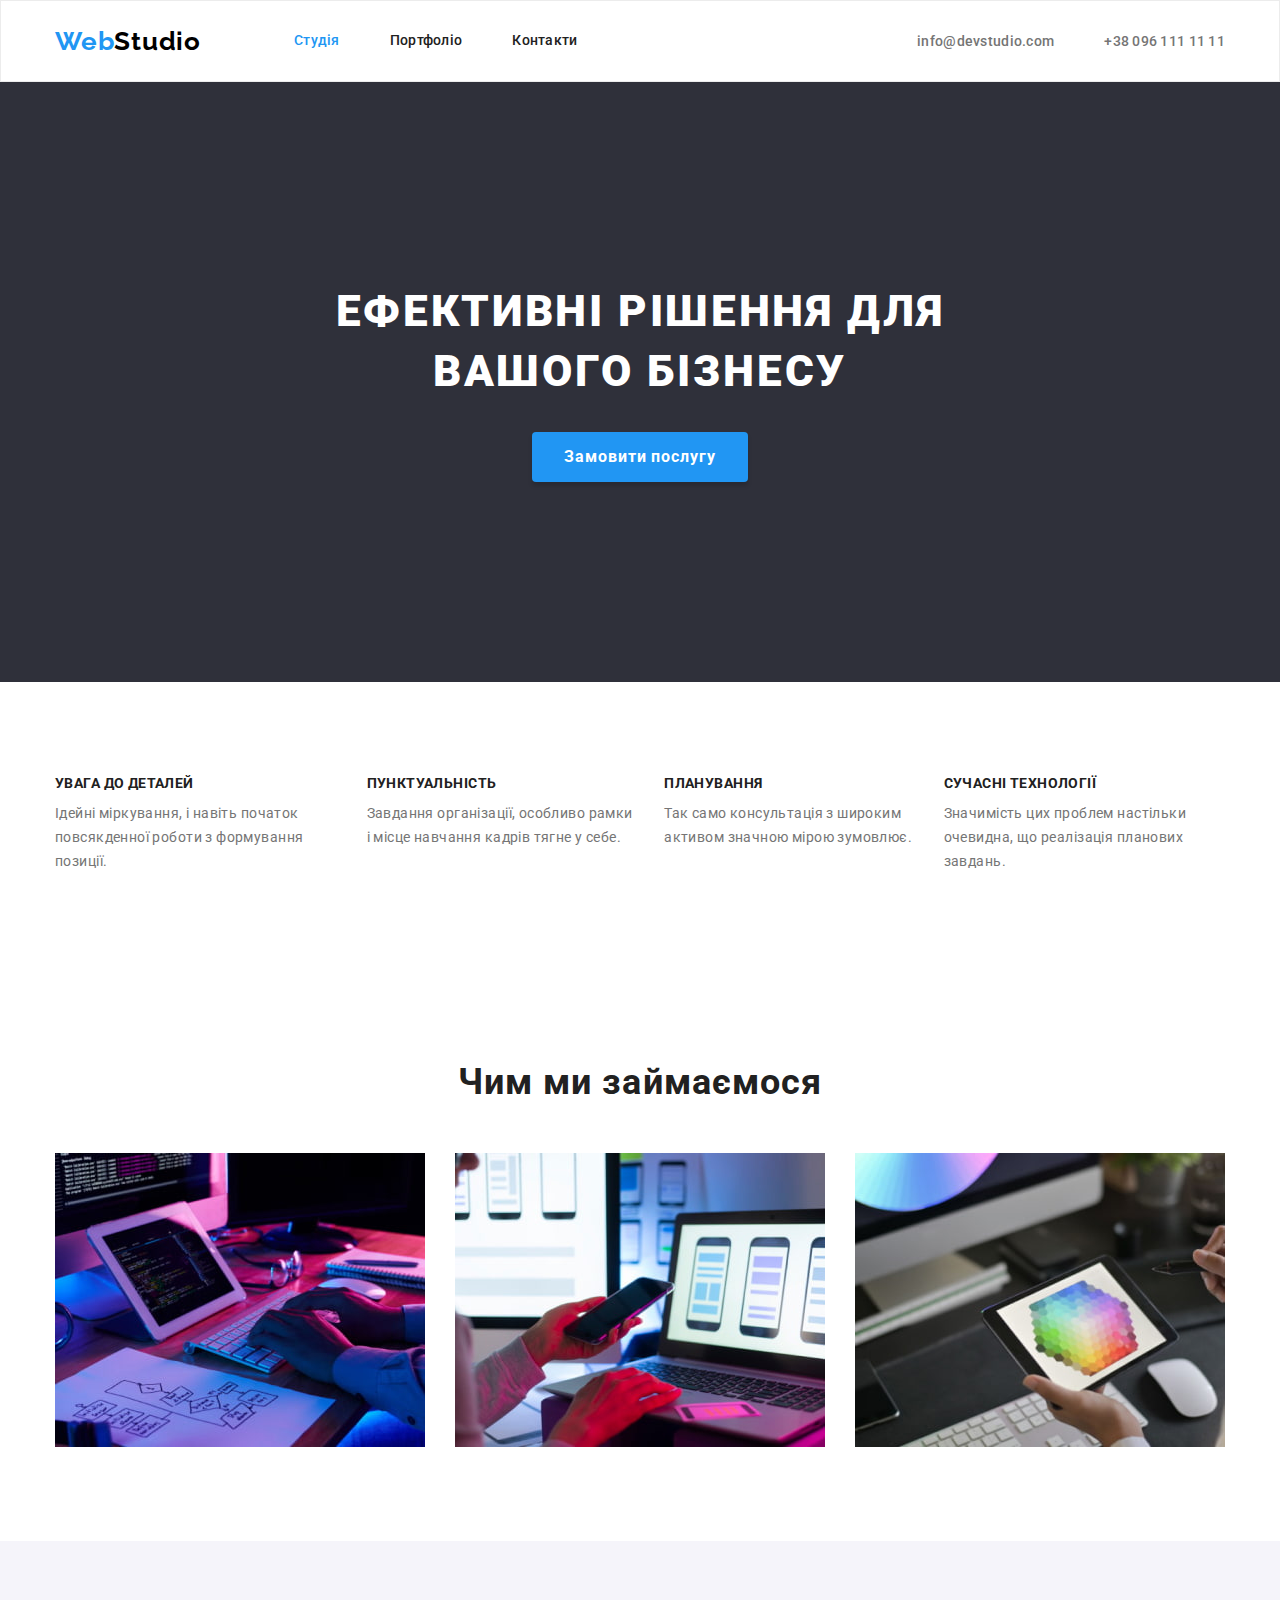
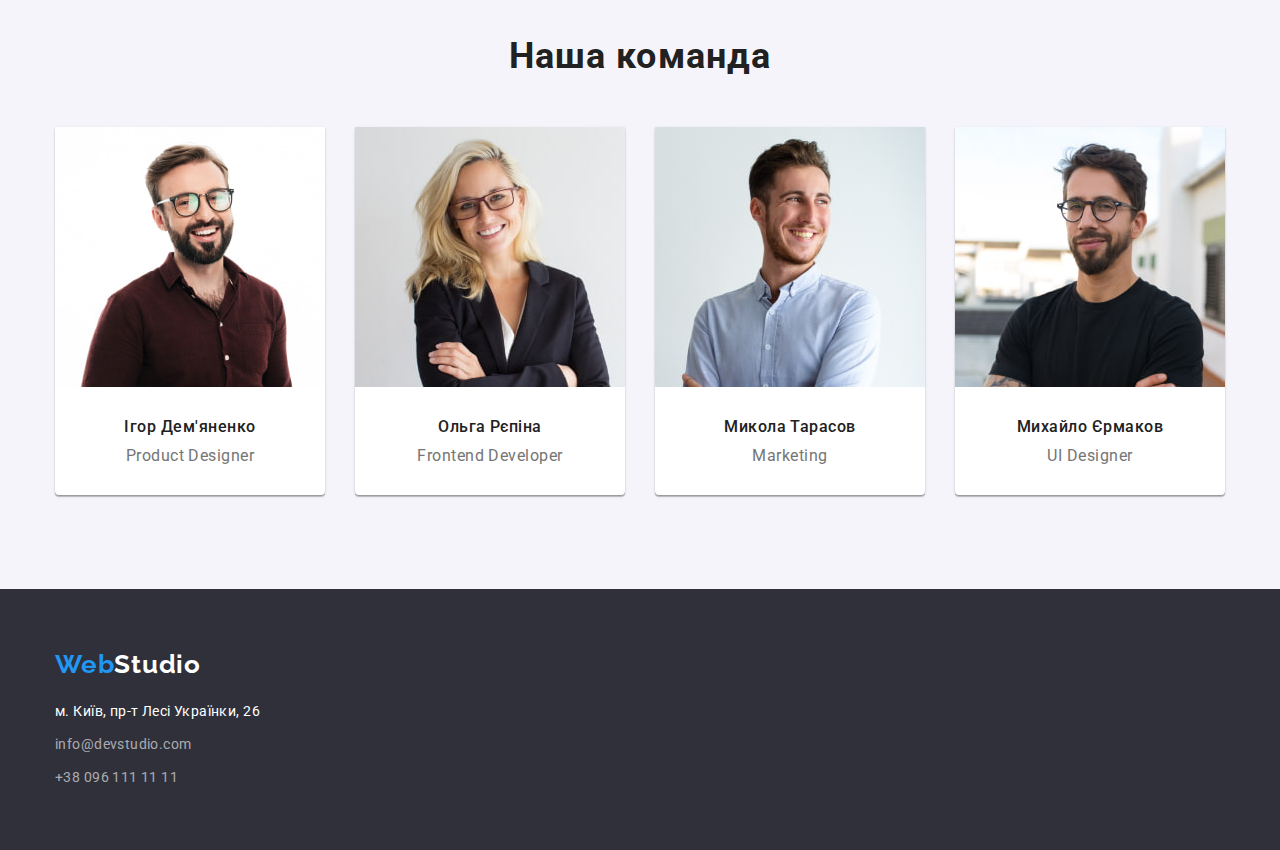
==== commit f6646706: "Summary" ====
--- a/index.html
+++ b/index.html
@@ -43,8 +43,8 @@
         </section>
         <!-- description -->
         <section class="section">
-            <div class="container desc-container">            
-                <h2 hidden>Особливості</h2>
+            <div class="container features-container">            
+                <h2 class="header-hidden">Особливості</h2>
                 <ul class="features">
                     <li class="features-item"><h3 class="title">УВАГА ДО ДЕТАЛЕЙ</h3>
                         <p>Ідейні міркування, і навіть початок повсякденної роботи з формування позиції.</p></li>
@@ -59,7 +59,7 @@
         </section>
         <!-- occupation -->
         <section class="section">
-            <div class="container occupation-container">
+            <div class="container">
             <h2 class="title-section title-occupation">Чим ми займаємося</h2>
             <ul class="occupation-list">
                 <li class="occupation-item"><img src="./img/img.jpg" alt="Десктопні додатки" width="370"></li>
@@ -69,8 +69,8 @@
         </div>                                                  
         </section>
         <!-- Crew -->
-        <section class="section-crew">
-            <div class="container crew-container">
+        <section class="section crew-section">
+            <div class="container">
             <h2 class="title-section title-crew-list">Наша команда</h2>
             <ul class="crew-list">
                 <li class="crew-item"><img src="./img/igor.jpg" alt="Ігор Дем'яненко" width="270">
--- a/css/styles.css
+++ b/css/styles.css
@@ -149,11 +149,11 @@
 
 /* description */
 .section {
-    background-color: var(--white-color);
-}
-.desc-container {
     padding-top: 94px;
     padding-bottom: 94px;
+}
+.features-container {
+    background-color: var(--white-color);
 }
 .features {
     display: flex;
@@ -185,9 +185,6 @@
 }
 
 /* occupation */
-.occupation-container {
-    padding-bottom: 94px;
-}
 .title-occupation {
     margin-bottom: 50px;
 }
@@ -201,13 +198,9 @@
     margin-right: 30px;
 }
 
-/* crew */
-.section-crew {
+/* crew */ 
+.crew-section {
     background-color: var(--bgnd-light-gray);
-}
-.crew-container {
-    padding-top: 94px;
-    padding-bottom: 94px;
 }
 .title-crew-list {
     margin-bottom: 50px;
@@ -283,9 +276,18 @@
 /* portfolio */
 
 /* button list */
-.portfolio-container {
-    padding-top: 94px;
-    padding-bottom: 94px;
+.header-hidden {
+    position: absolute;
+    width: 1px;
+    height: 1px;
+    margin: -1px;
+    border: 0;
+    padding: 0;
+    white-space: nowrap;
+    clip-path: inset(100%);
+    clip: rect(0 0 0 0);
+    overflow: hidden;
+
 }
 .btn-portfolio {
     display: flex;
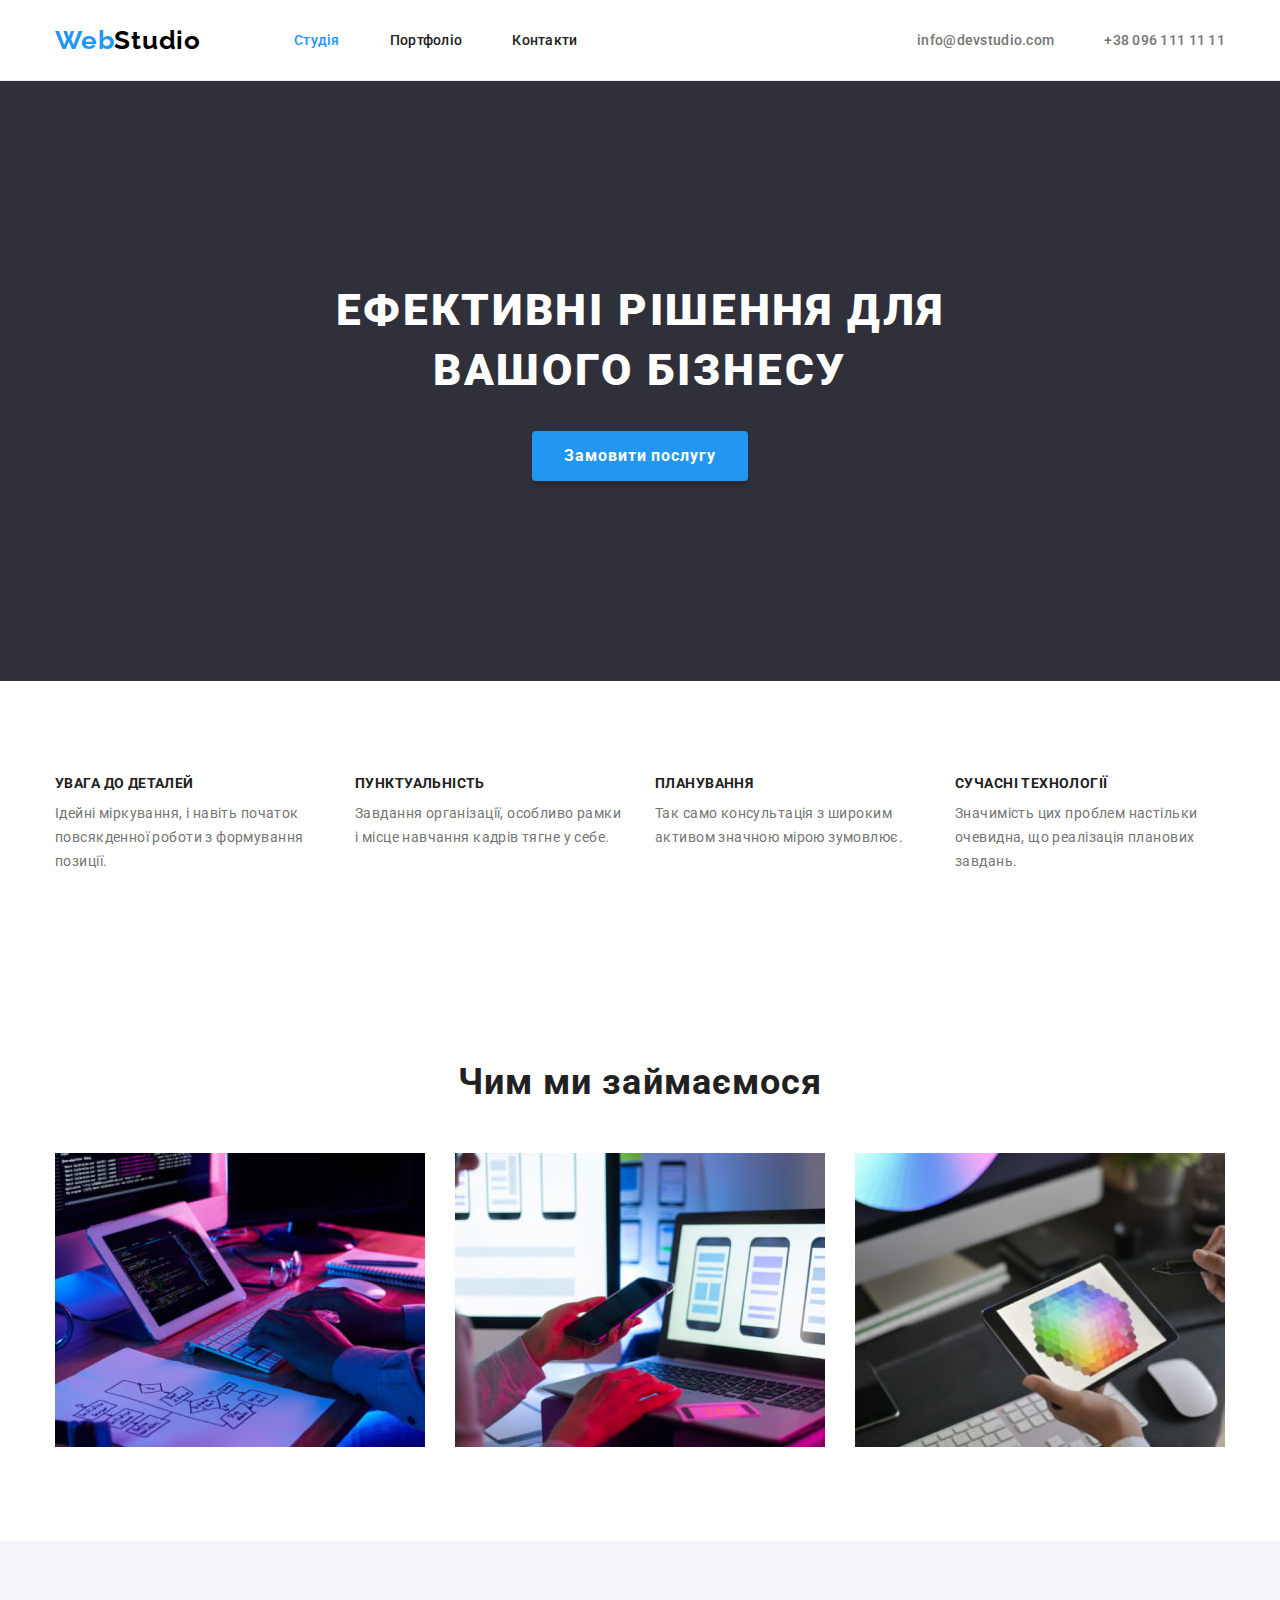
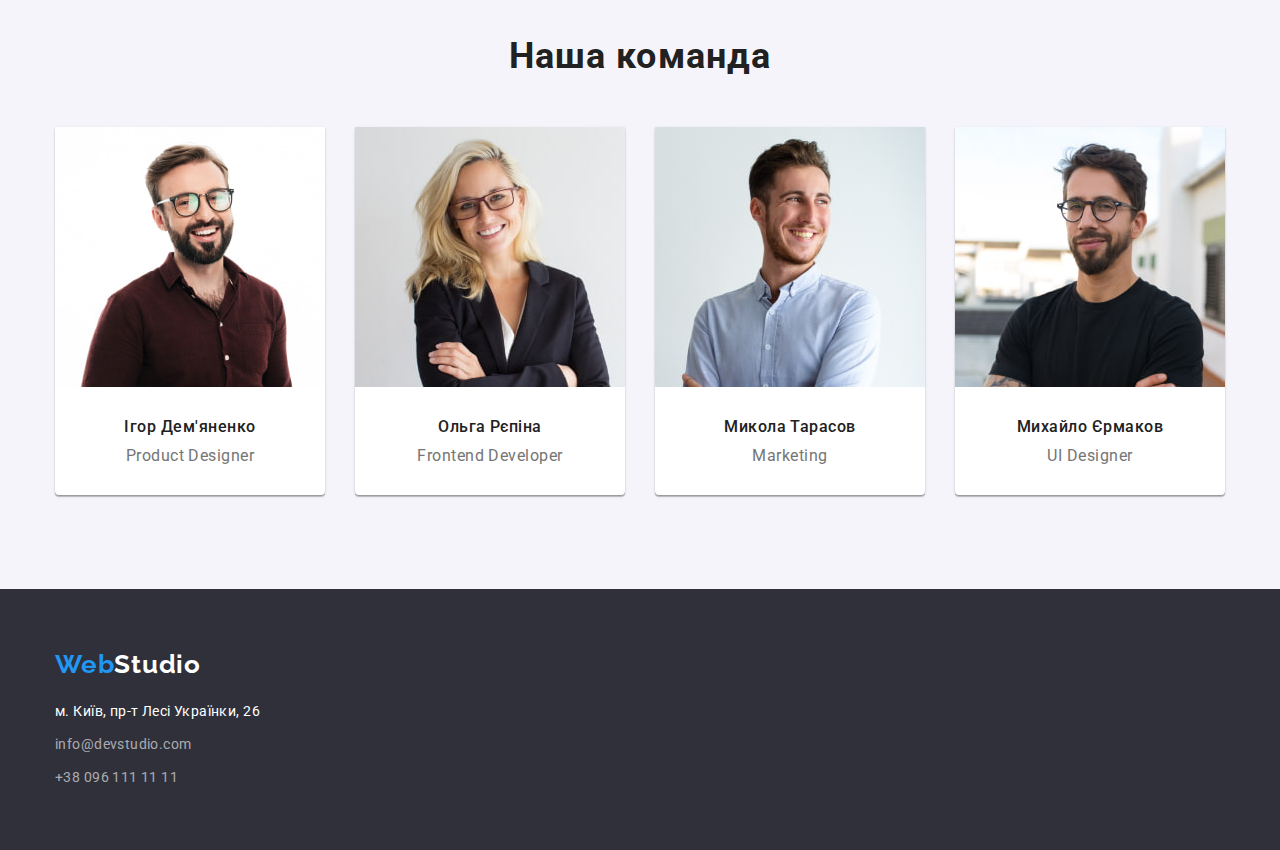
==== commit 30073bb5: "Summary" ====
--- a/index.html
+++ b/index.html
@@ -7,7 +7,7 @@
     <link rel="preconnect" href="https://fonts.googleapis.com">
     <link rel="preconnect" href="https://fonts.gstatic.com" crossorigin>
     <link href="https://fonts.googleapis.com/css2?family=Raleway:wght@700&family=Roboto:wght@400;500;700;900&display=swap" rel="stylesheet">
-    <link rel="stylesheet" href="./node_modules/modern-normalize/modern-normalize.css">
+    <link rel="stylesheet" href="./css/modern-normalize.css">
     <link rel="stylesheet" href="./css/styles.css">
     <title>WebStudio</title>
 </head>
@@ -46,13 +46,13 @@
             <div class="container features-container">            
                 <h2 class="header-hidden">Особливості</h2>
                 <ul class="features">
-                    <li class="features-item"><h3 class="title">УВАГА ДО ДЕТАЛЕЙ</h3>
+                    <li class="features-item"><h3 class="features-title">УВАГА ДО ДЕТАЛЕЙ</h3>
                         <p>Ідейні міркування, і навіть початок повсякденної роботи з формування позиції.</p></li>
-                    <li class="features-item"><h3 class="title">ПУНКТУАЛЬНІСТЬ</h3>
+                    <li class="features-item"><h3 class="features-title">ПУНКТУАЛЬНІСТЬ</h3>
                         <p>Завдання організації, особливо рамки і місце навчання кадрів тягне у себе.</p></li>
-                    <li class="features-item"><h3 class="title">ПЛАНУВАННЯ</h3>
+                    <li class="features-item"><h3 class="features-title">ПЛАНУВАННЯ</h3>
                         <p>Так само консультація з широким активом значною мірою зумовлює.</p></li>
-                    <li class="features-item"><h3 class="title">СУЧАСНІ ТЕХНОЛОГІЇ</h3>
+                    <li class="features-item"><h3 class="features-title">СУЧАСНІ ТЕХНОЛОГІЇ</h3>
                         <p>Значимість цих проблем настільки очевидна, що реалізація планових завдань.</p></li>
                 </ul>
             </div>                                                                                                                               
--- a/css/styles.css
+++ b/css/styles.css
@@ -39,7 +39,7 @@
 
 /* header */
 .header {
-    border: 1px solid var(--white-bord);    
+    border-bottom: 1px solid var(--white-bord);    
     background-color: var(--white-color);
 }
 .header-container {
@@ -52,7 +52,7 @@
     font-family: 'Raleway';    
     font-weight: 700;
     font-size: 26px;
-    line-height: 1.19;
+    line-height: 1.1923;
     letter-spacing: 0.03em;
     color: var(--logo-light-blue);
     text-decoration: none;
@@ -74,7 +74,7 @@
     display: block;      
     font-weight: 500;
     font-size: 14px;
-    line-height: 1.14;
+    line-height: 1.1429;
     letter-spacing: 0.02em;
     color: var(--dark-gray);
     padding-top: 32px;
@@ -97,7 +97,7 @@
 .contact-link {    
     font-weight: 500;
     font-size: 14px;
-    line-height: 1.14;
+    line-height: 1.1429;
     letter-spacing: 0.02em;
     color: var(--light-gray);
     margin-left: auto;
@@ -158,13 +158,16 @@
 .features {
     display: flex;
 }
+.features-item {
+    width: 270px;
+}
 .features-item:not(:last-child) {
     margin-right: 30px;
 } 
-.title {
-    font-weight: 700;
-    font-size: 14px;
-    line-height: 1.14;
+.features-title {
+    font-weight: 700;
+    font-size: 14px;
+    line-height: 1.1429;
     letter-spacing: 0.03em;
     text-transform: uppercase;
     color: var(--dark-gray);
@@ -172,7 +175,7 @@
 }
 .features p {    
     font-size: 14px;
-    line-height: 1.71;
+    line-height: 1.7143;
     letter-spacing: 0.03em;
 }
 .title-section {
@@ -301,7 +304,7 @@
     font-family: 'Roboto', sans-serif;        
     font-weight: 500;
     font-size: 16px;
-    line-height: 1.63;
+    line-height: 1.625;
     text-align: center;
     letter-spacing: 0.03em;
     border-radius: 4px;
@@ -321,16 +324,15 @@
 .project-list {
     display: flex;
     flex-wrap: wrap;
-    justify-content: space-between;
+    gap: 30px;
 }
 .project-item {
     background: var(--white-color);
     border: 1px solid var(--white-bord-menu);
-    margin-bottom: 30px;
+    max-width: 370px;
 }
 .project-name {
     padding-left: 24px;
-    padding-right: auto;
     padding-top: 20px;
     padding-bottom: 20px;
 }
